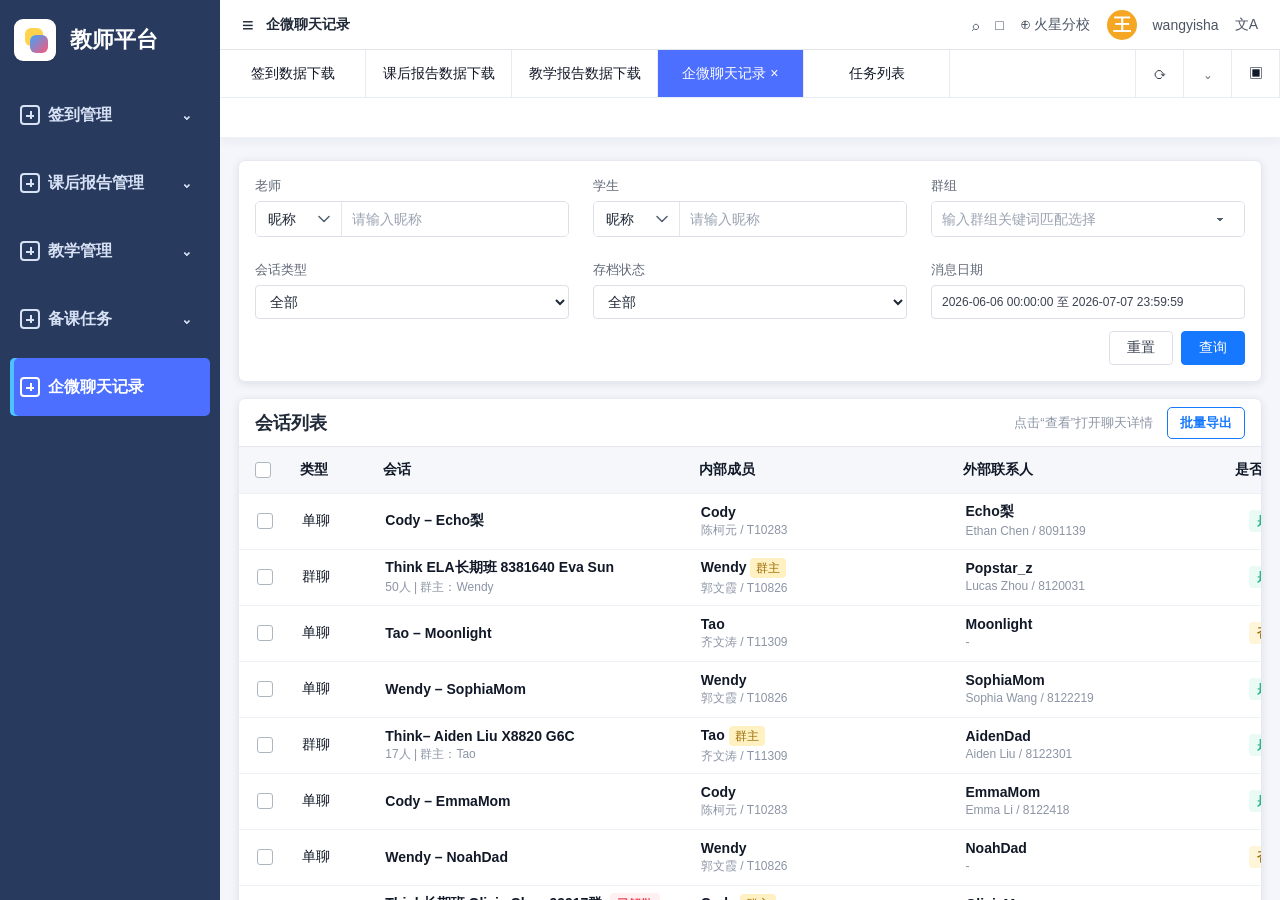
==== outputs/v2.html @ 6d1bd6bf "Refine v2 filters and single export" ====
<!doctype html>
<html lang="zh-CN">
<head>
  <!-- MEMBER_TIP_READ_STATUS_V3_20260709 -->
  <meta charset="utf-8">
  <meta name="viewport" content="width=device-width, initial-scale=1">
  <title>教师平台 - 企微聊天记录</title>
  <link rel="stylesheet" href="../assets/teacher-wecom-archive-core.css?v=20260709-fixed">
  <style>
    /* V2_MESSAGE_TYPES_20260720 */
    .chat-body .v2-bubble { max-width: 330px; overflow: hidden; }
    .chat-body .v2-bubble-media { padding: 0 !important; border: 0 !important; background: transparent !important; box-shadow: none !important; }
    .chat-body .msg.me.owner-message .bubble:not(.v2-bubble-media) { color: #1f2d3d; background: #e8f5ff; border-color: #b9ddf8; }
    .chat-body .owner-message .v2-file-card,
    .chat-body .owner-message .v2-link-card,
    .chat-body .owner-message .v2-forward-card { color: #1f2d3d; background: #e8f5ff; border: 1px solid #b9ddf8; }
    .chat-body .owner-message .v2-file-name { color: #1f2d3d; }
    .chat-body .owner-message .v2-file-size,
    .chat-body .owner-message .v2-link-domain,
    .chat-body .owner-message .v2-forward-line,
    .chat-body .owner-message .v2-forward-foot { color: #60748a; }
    .v2-file-card { width: 296px; min-height: 86px; padding: 14px 16px; display: flex; align-items: center; justify-content: space-between; gap: 14px; border-radius: 6px; color: #f5f5f5; background: #292929; box-sizing: border-box; }
    .v2-file-copy { min-width: 0; flex: 1; }
    .v2-file-name { display: block; overflow: hidden; color: #f5f5f5; font-size: 15px; line-height: 22px; text-overflow: ellipsis; white-space: nowrap; }
    .v2-file-size { display: block; margin-top: 4px; color: #9b9b9b; font-size: 13px; }
    .v2-file-icon { width: 52px; height: 62px; position: relative; display: grid; place-items: center; flex: 0 0 auto; border-radius: 5px; color: white; background: #647093; font-size: 13px; font-weight: 700; }
    .v2-file-icon::after { content: ""; position: absolute; top: 0; right: 0; border-width: 0 0 13px 13px; border-style: solid; border-color: transparent transparent rgba(255,255,255,.3) transparent; }
    .v2-file-icon.pdf { background: #e6484f; font-size: 16px; }
    .v2-image-card { width: 330px; max-width: 75vw; display: block; overflow: hidden; border-radius: 5px; background: #202124; }
    .v2-image-card img { width: 100%; height: 190px; display: block; object-fit: cover; }
    .v2-image-caption { display: block; padding: 8px 10px; color: #d8d8d8; background: #292929; font-size: 12px; }
    .v2-voice-card { width: 276px; max-width: 72vw; border: 0; background: transparent; box-sizing: border-box; }
    .v2-voice-player { height: 46px; padding: 0 12px; display: flex; align-items: center; gap: 9px; border: 1px solid #b9ddf8; border-radius: 8px; color: #4a586a; background: #e8f5ff; box-sizing: border-box; }
    .v2-voice-play { width: 32px; height: 32px; padding: 0; display: grid; place-items: center; flex: 0 0 auto; border: 0; border-radius: 50%; color: #fff; background: #2f7de1; cursor: pointer; }
    .v2-voice-triangle { width: 0; height: 0; margin-left: 2px; border-top: 6px solid transparent; border-bottom: 6px solid transparent; border-left: 9px solid currentColor; }
    .v2-voice-dot { width: 11px; height: 11px; flex: 0 0 auto; border: 3px solid #3b83df; border-radius: 50%; box-sizing: border-box; }
    .v2-voice-line { height: 5px; min-width: 36px; flex: 1 1 auto; border-radius: 999px; background: #aac7eb; }
    .v2-voice-time { flex: 0 0 auto; font-size: 13px; white-space: nowrap; }
    .member:hover { transform: none; }
    .member-tip { max-height: calc(100vh - 32px); will-change: auto; }
    .filters.v2-search-filters { display: flex; align-items: flex-end; gap: 24px; padding: 16px; }
    .filter-fields { min-width: 0; display: grid; grid-template-columns: minmax(0, 1fr) minmax(0, 1fr) minmax(0, 1.25fr) minmax(92px, .55fr) minmax(96px, .55fr) minmax(260px, 1.5fr); gap: 24px; flex: 1 1 auto; }
    .filter-actions { display: flex; align-items: flex-end; gap: 8px; flex: 0 0 auto; }
    .filter-actions .btn { width: 64px; }
    .search-combo { display: grid; grid-template-columns: 86px minmax(0, 1fr); height: 36px; overflow: hidden; border: 1px solid #dcdfe6; border-radius: 5px; background: #fff; }
    .field .search-combo select,
    .field .search-combo input { height: 34px; border: 0; border-radius: 0; }
    .field .search-combo select { height: 34px; appearance: none; border: 0; border-right: 1px solid #e5e7eb; border-radius: 0; padding: 0 30px 0 12px; background: #fff url("data:image/svg+xml,%3Csvg xmlns='http://www.w3.org/2000/svg' width='12' height='8' viewBox='0 0 12 8'%3E%3Cpath d='M1 1.5 6 6.5l5-5' fill='none' stroke='%23526071' stroke-width='1.5' stroke-linecap='round' stroke-linejoin='round'/%3E%3C/svg%3E") no-repeat right 11px center; }
    .field .search-combo input { min-width: 0; }
    .group-picker { position: relative; }
    .group-picker-control { height: 36px; display: grid; grid-template-columns: minmax(0, 1fr) 38px; overflow: hidden; border: 1px solid #dcdfe6; border-radius: 5px; background: #fff; }
    .field .group-picker-input { width: 100%; height: 34px; min-width: 0; border: 0; border-radius: 0; }
    .group-picker-toggle { border: 0; background: #fff; color: #526071; font-size: 16px; cursor: pointer; }
    .group-picker.open .group-picker-control { border-color: #1677ff; box-shadow: 0 0 0 1px #1677ff; }
    .group-options { display: none; position: absolute; left: 0; top: 46px; z-index: 45; width: min(430px, calc(100vw - 32px)); max-height: 250px; overflow: auto; padding: 10px 0; border-radius: 6px; background: #202124; box-shadow: 0 12px 28px rgba(15,23,42,.28); }
    .group-options::before { content: ""; position: absolute; left: 30px; top: -7px; width: 14px; height: 14px; background: #202124; transform: rotate(45deg); }
    .group-picker.open .group-options { display: block; }
    .group-option { width: 100%; min-height: 36px; padding: 7px 16px; display: block; border: 0; color: #f4f5f7; background: transparent; text-align: left; font-size: 14px; font-weight: 600; cursor: pointer; }
    .group-option:hover,
    .group-option:focus { background: #34363a; outline: 0; }
    .group-option.empty { color: #a8adb7; cursor: default; }
    .date-range-btn { font-size: 12px; }
    .conversation-state-tag { height: 22px; margin-left: 8px; padding: 0 7px; display: inline-flex; align-items: center; border-radius: 4px; vertical-align: middle; font-size: 12px; font-weight: 600; }
    .conversation-state-tag.dissolved { color: #f04455; background: #fff0f2; }
    .conversation-state-tag.exited { color: #737d8c; background: #eef1f5; }
    .chat-head .conversation-state-tag { margin-left: 10px; }
    .recalled-message { display: flex; align-items: flex-start; gap: 8px; }
    .recalled-message .bubble { float: none; }
    .msg.me .recalled-message { justify-content: flex-end; }
    .recalled-tag { height: 30px; padding: 0 9px; display: inline-flex; align-items: center; flex: 0 0 auto; border-radius: 6px; color: #7c8593; background: #f1f3f6; font-size: 12px; }
    .message-sent-time { margin-left: 8px; color: #9aa3b2; font-size: 12px; font-weight: 400; }
    .content { align-content: start; }
    .content .list-card { align-self: start; grid-template-rows: 48px auto; }
    .content .table-wrap { grid-template-rows: auto 48px; }
    .content .table-scroll { max-height: calc(100vh - 300px); }
    @media (max-width: 1280px) {
      .filters.v2-search-filters { align-items: stretch; flex-direction: column; gap: 12px; }
      .filter-fields { grid-template-columns: repeat(3, minmax(0, 1fr)); }
      .filter-actions { justify-content: flex-end; }
    }
    .v2-video-card { width: 330px; max-width: 75vw; height: 188px; position: relative; display: block; overflow: hidden; border-radius: 5px; background: #191919; }
    .v2-video-card img { width: 100%; height: 100%; display: block; object-fit: cover; }
    .v2-video-play { width: 54px; height: 54px; position: absolute; left: 50%; top: 50%; display: grid; place-items: center; border: 2px solid white; border-radius: 50%; color: white; background: rgba(0,0,0,.28); font-size: 24px; transform: translate(-50%,-50%); }
    .v2-video-time { position: absolute; right: 9px; bottom: 7px; color: white; font-size: 12px; text-shadow: 0 1px 3px #000; }
    .v2-emoji-card { min-width: 98px; min-height: 98px; display: grid; place-items: center; border-radius: 6px; background: transparent; font-size: 68px; line-height: 1; }
    .v2-link-card { width: 308px; padding: 13px 15px; display: block; border-radius: 6px; color: #172b4d; background: #20bf6b; box-sizing: border-box; text-decoration: none; }
    .msg:not(.me) .v2-link-card { color: #f5f5f5; background: #292929; }
    .v2-link-url { display: block; overflow-wrap: anywhere; font-size: 15px; line-height: 21px; }
    .v2-link-domain { display: block; margin-top: 8px; color: rgba(255,255,255,.72); font-size: 12px; }
    .v2-forward-card { width: 308px; padding: 13px 15px; border-radius: 6px; color: #f4f4f4; background: #292929; box-sizing: border-box; }
    .v2-forward-title { margin-bottom: 6px; overflow: hidden; font-size: 15px; font-weight: 600; text-overflow: ellipsis; white-space: nowrap; }
    .v2-forward-line { overflow: hidden; color: #a8a8a8; font-size: 13px; line-height: 20px; text-overflow: ellipsis; white-space: nowrap; }
    .v2-forward-foot { margin-top: 9px; color: #8a8a8a; font-size: 12px; }
    @media (max-width: 760px) {
      .v2-file-card, .v2-link-card, .v2-forward-card { width: min(276px, 72vw); }
      .v2-image-card, .v2-video-card { width: min(290px, 75vw); }
      .v2-voice-card { width: min(264px, 72vw); }
      .v2-image-card img { height: 164px; }
      .v2-video-card { height: 164px; }
    }
  </style>
</head>
<body>
  <div class="app">
    <aside class="sidebar">
      <div class="brand"><span class="logo"></span><span>教师平台</span></div>
      <nav class="nav">
        <button class="nav-item"><span class="plus"></span><span>签到管理</span><span>⌄</span></button>
        <button class="nav-item"><span class="plus"></span><span>课后报告管理</span><span>⌄</span></button>
        <button class="nav-item"><span class="plus"></span><span>教学管理</span><span>⌄</span></button>
        <button class="nav-item"><span class="plus"></span><span>备课任务</span><span>⌄</span></button>
        <button class="nav-item active"><span class="plus"></span><span>企微聊天记录</span><span></span></button>
      </nav>
    </aside>

    <section class="main">
      <header class="topbar">
        <div class="crumb"><span class="hamburger">≡</span><span>企微聊天记录</span></div>
        <div class="account">
          <span>⌕</span><span>□</span><span>⊕ 火星分校</span><span class="avatar-small">王</span><span>wangyisha</span><span>文A</span>
        </div>
      </header>

      <div class="tabs-wrap">
        <div class="tabs">
          <div class="tab">签到数据下载</div>
          <div class="tab">课后报告数据下载</div>
          <div class="tab">教学报告数据下载</div>
          <div class="tab active">企微聊天记录 ×</div>
          <div class="tab">任务列表</div>
          <div style="margin-left:auto;display:flex;border-left:1px solid #e8ebf1">
            <div class="tab" style="min-width:48px">⟳</div>
            <div class="tab" style="min-width:48px">⌄</div>
            <div class="tab" style="min-width:48px">▣</div>
          </div>
        </div>
      </div>

      <main class="workspace">
        <div>
          <section class="card filters v2-search-filters">
            <div class="filter-fields">
              <div class="field"><label>老师</label><div class="search-combo"><select id="teacherSearchType"><option value="nickname">昵称</option><option value="name">姓名</option><option value="employeeNo">工号</option></select><input id="teacherKeyword" placeholder="请输入昵称"></div></div>
              <div class="field"><label>学生</label><div class="search-combo"><select id="studentSearchType"><option value="nickname">昵称</option><option value="name">姓名</option><option value="uid">UID</option></select><input id="studentKeyword" placeholder="请输入昵称"></div></div>
              <div class="field"><label>群组</label><div class="group-picker" id="groupPicker"><div class="group-picker-control"><input class="group-picker-input" id="groupKeyword" placeholder="输入群组关键词匹配选择" autocomplete="off" role="combobox" aria-expanded="false" aria-controls="groupOptions"><button class="group-picker-toggle" id="groupPickerToggle" type="button" aria-label="展开群组列表">▾</button></div><div class="group-options" id="groupOptions" role="listbox"></div></div></div>
              <div class="field"><label>会话类型</label><select id="typeFilter"><option>全部</option><option>单聊</option><option>群聊</option></select></div>
              <div class="field"><label>存档状态</label><select id="archiveFilter"><option value="全部">全部</option><option value="同意">同意</option><option value="拒绝">拒绝</option><option value="-">-</option></select></div>
              <div class="field"><label>消息日期</label><button class="btn date-range-btn" id="dateBtn" type="button" onclick="openDateDrawer()" style="width:100%">2026-06-06 00:00:00 至 2026-07-07 23:59:59</button></div>
            </div>
            <div class="filter-actions"><button class="btn" id="resetBtn">重置</button><button class="btn primary" id="queryBtn">查询</button></div>
          </section>
        </div>

        <section class="content" id="content">
          <section class="card list-card">
            <header class="list-head">
              <span>会话列表</span>
              <span class="list-actions"><span>点击“查看”打开聊天详情</span><button class="outline" id="batchBtn">批量导出</button></span>
            </header>
            <div class="table-wrap">
              <div class="table-scroll">
                <table>
                  <thead>
                    <tr>
                      <th style="width:48px"><input class="check" id="selectAll" type="checkbox" aria-label="全选"></th>
                      <th style="width:82px">类型</th>
                      <th id="convTh" style="width:310px">会话</th>
                      <th style="width:260px">内部成员</th>
                      <th style="width:250px">外部联系人</th>
                      <th style="width:112px">是否在读</th>
                      <th style="width:122px">存档状态</th>
                      <th style="width:154px">最后消息</th>
                      <th style="width:116px">操作</th>
                    </tr>
                  </thead>
                  <tbody id="rows"></tbody>
                </table>
              </div>
              <div class="pager">
                <button class="page disabled">上一页</button>
                <button class="page active">1</button>
                <button class="page">2</button>
                <button class="page">3</button>
                <button class="page">下一页</button>
              </div>
            </div>
          </section>
        </section>
      </main>
    </section>
  </div>

  <div class="detail-mask" id="detailMask">
    <div class="detail-drawer">
      <section class="card chat-card">
        <header class="chat-head" id="chatTitle">Cody – Echo梨</header>
        <div class="chat-body" id="chatBody"></div>
      </section>

      <aside class="card members-card">
        <header class="members-head">
          <span id="membersTitle">群成员（2）</span>
          <span class="member-tools">
            <button class="search-square" id="memberSearch" type="button">⌕</button>
          </span>
        </header>
        <div class="member-search-row">
          <input class="member-search-input" id="memberSearchInput" placeholder="搜索群成员">
          <button class="cancel-search" id="cancelMemberSearch" type="button">取消</button>
        </div>
        <div class="member-list" id="memberList"></div>
      </aside>
    </div>
  </div>

  <div class="member-tip" id="memberTip">
    <div class="tip-teacher" id="tipTeacher"></div>
    <div class="tip-student" id="tipStudent"></div>
  </div>

  <div class="mask" id="modalMask">
    <div class="modal">
      <div class="modal-head"><span id="modalTitle">批量导出</span><button class="link" id="closeModal">×</button></div>
      <div class="modal-body" id="modalBody">已选择当前筛选条件下的会话记录，确认后将生成导出任务。</div>
      <div class="modal-foot"><button class="btn" id="cancelModal">取消</button><button class="btn primary" id="confirmModal">确定</button></div>
    </div>
  </div>
  <div class="drawer-mask" id="dateDrawer">
    <aside class="drawer time-open" id="datePanel">
      <div class="drawer-head">
        <span class="range-start" id="rangeStartText">2026-06-06</span>
        <span class="range-sep">~</span>
        <span class="range-end" id="rangeEndText">2026-07-07</span>
      </div>
      <div class="drawer-time-row">
        <label class="time-field">开始时间 <input id="startTimeInput" type="text" inputmode="numeric" maxlength="8" placeholder="00:00:00" value="00:00:00"></label>
        <span class="range-sep">~</span>
        <label class="time-field">结束时间 <input id="endTimeInput" type="text" inputmode="numeric" maxlength="8" placeholder="23:59:59" value="23:59:59"></label>
      </div>
      <div class="drawer-body">
        <div class="calendar" data-month="2026-06">
          <div class="calendar-title"><button type="button">‹</button><span>2026年 6月</span><button type="button"></button></div>
          <div class="week"><span>一</span><span>二</span><span>三</span><span>四</span><span>五</span><span>六</span><span>日</span></div>
          <div class="days">
            <span class="day muted">25</span><span class="day muted">26</span><span class="day muted">27</span><span class="day muted">28</span><span class="day muted">29</span><span class="day muted">30</span><span class="day muted">31</span>
            <span class="day">1</span><span class="day">2</span><span class="day">3</span><span class="day">4</span><span class="day">5</span><span class="day selected">6</span><span class="day range">7</span>
            <span class="day range">8</span><span class="day range">9</span><span class="day range">10</span><span class="day range">11</span><span class="day range">12</span><span class="day range">13</span><span class="day range">14</span>
            <span class="day range">15</span><span class="day range">16</span><span class="day range">17</span><span class="day range">18</span><span class="day range">19</span><span class="day range">20</span><span class="day range">21</span>
            <span class="day range">22</span><span class="day range">23</span><span class="day range">24</span><span class="day range">25</span><span class="day range">26</span><span class="day range">27</span><span class="day range">28</span>
            <span class="day range">29</span><span class="day range">30</span><span class="day muted">1</span><span class="day muted">2</span><span class="day muted">3</span><span class="day muted">4</span><span class="day muted">5</span>
          </div>
        </div>
        <div class="calendar" data-month="2026-07">
          <div class="calendar-title"><button type="button"></button><span>2026年 7月</span><button type="button">›</button></div>
          <div class="week"><span>一</span><span>二</span><span>三</span><span>四</span><span>五</span><span>六</span><span>日</span></div>
          <div class="days">
            <span class="day range">29</span><span class="day range">30</span><span class="day range">1</span><span class="day range">2</span><span class="day range">3</span><span class="day range">4</span><span class="day range">5</span>
            <span class="day range">6</span><span class="day selected">7</span><span class="day">8</span><span class="day">9</span><span class="day">10</span><span class="day">11</span><span class="day">12</span>
            <span class="day">13</span><span class="day">14</span><span class="day">15</span><span class="day">16</span><span class="day">17</span><span class="day">18</span><span class="day">19</span>
            <span class="day">20</span><span class="day">21</span><span class="day">22</span><span class="day">23</span><span class="day">24</span><span class="day">25</span><span class="day">26</span>
            <span class="day">27</span><span class="day">28</span><span class="day">29</span><span class="day">30</span><span class="day">31</span><span class="day muted">1</span><span class="day muted">2</span>
            <span class="day muted">3</span><span class="day muted">4</span><span class="day muted">5</span><span class="day muted">6</span><span class="day muted">7</span><span class="day muted">8</span><span class="day muted">9</span>
          </div>
        </div>
      </div>
      <div class="drawer-foot"><button class="link" id="chooseTime" type="button">收起时间</button><button class="btn primary" id="applyDrawer">确定</button></div>
    </aside>
  </div>
  <div class="toast" id="toast">操作成功</div>

  <script>
    const conversations = [
      { id: 1, type: "单聊", title: "Cody – Echo梨", teacher: "Cody", real: "陈柯元", no: "T10283", contact: "Echo梨", ext: "Ethan Chen / 8091139", read: "是", archive: "同意", historicalConsent: true, exception: "", last: "2026-06-21 17:28", pastLast: "2026-06-20 22:18", messagesText: "Ethan 数学 课后练习 应用题 课堂错题照片", historicalMembers: "Echo梨 Ethan Chen", members: 2, activeTitle: "Echo梨/Ethan Chen/8091139" },
      { id: 2, type: "群聊", title: "Think ELA长期班 8381640 Eva Sun", sub: "50人 | 群主：Wendy", teacher: "Wendy", real: "郭文霞", no: "T10826", owner: true, contact: "Popstar_z", ext: "Lucas Zhou / 8120031", read: "是", archive: "同意", historicalConsent: true, exception: "群主转移", last: "2026-06-21 17:11", pastLast: "2026-06-20 16:44", messagesText: "Lucas 应用题 G5 暑期冲刺 Mina AquaMom Lucas Mom Lucas Dad", historicalMembers: "Popstar_z Lucas Mom Lucas Dad AquaMom Eva Sun", members: 50, activeTitle: "Think ELA长期班 8381640 Eva Sun" },
      { id: 3, type: "单聊", title: "Tao – Moonlight", teacher: "Tao", real: "齐文涛", no: "T11309", contact: "Moonlight", ext: "-", read: "否", archive: "同意", historicalConsent: true, exception: "", last: "2026-06-21 16:52", pastLast: "2026-06-20 09:31", messagesText: "Moonlight 练习 反馈", historicalMembers: "Moonlight", members: 2, activeTitle: "Moonlight" },
      { id: 4, type: "单聊", title: "Cody – JasonDad", teacher: "Cody", real: "陈柯元", no: "T10283", contact: "JasonDad", ext: "-", read: "否", archive: "拒绝", historicalConsent: true, exception: "被移除", last: "2026-06-20 11:20", pastLast: "2026-06-19 20:12", messagesText: "JasonDad 历史同意 后来拒绝 仍可查看", historicalMembers: "JasonDad Jason", members: 2, activeTitle: "JasonDad" },
      { id: 5, type: "单聊", title: "Wendy – SophiaMom", teacher: "Wendy", real: "郭文霞", no: "T10826", contact: "SophiaMom", ext: "Sophia Wang / 8122219", read: "是", archive: "同意", historicalConsent: true, exception: "", last: "2026-06-21 15:42", pastLast: "2026-06-20 12:42", messagesText: "Sophia Wang 课后报告", historicalMembers: "SophiaMom Sophia Wang", members: 2, activeTitle: "SophiaMom" },
      { id: 6, type: "群聊", title: "Think– Aiden Liu X8820 G6C", sub: "17人 | 群主：Tao", teacher: "Tao", real: "齐文涛", no: "T11309", owner: true, contact: "AidenDad", ext: "Aiden Liu / 8122301", read: "是", archive: "同意", historicalConsent: true, exception: "退群", last: "2026-06-21 14:28", pastLast: "2026-06-20 18:18", messagesText: "Aiden Liu 退群 前历史消息", historicalMembers: "AidenDad Aiden Liu AidenMom", members: 17, chatStatus: "已退群", activeTitle: "Think– Aiden Liu X8820 G6C" },
      { id: 7, type: "单聊", title: "Cody – EmmaMom", teacher: "Cody", real: "陈柯元", no: "T10283", contact: "EmmaMom", ext: "Emma Li / 8122418", read: "是", archive: "同意", historicalConsent: true, exception: "", last: "2026-06-21 13:09", pastLast: "2026-06-20 10:05", messagesText: "Emma Li 作业", historicalMembers: "EmmaMom Emma Li", members: 2, activeTitle: "EmmaMom" },
      { id: 8, type: "单聊", title: "Wendy – NoahDad", teacher: "Wendy", real: "郭文霞", no: "T10826", contact: "NoahDad", ext: "-", read: "否", archive: "-", historicalConsent: false, exception: "", last: "2026-06-20 19:44", pastLast: "2026-06-20 19:44", messagesText: "NoahDad 内部未开通 未询问", historicalMembers: "NoahDad", members: 2, activeTitle: "NoahDad" },
      { id: 9, type: "群聊", title: "Think长期班 Olivia Chen 99917群", sub: "32人 | 群主：Cody", teacher: "Cody", real: "陈柯元", no: "T10283", owner: true, contact: "OliviaMom", ext: "Olivia Chen / 8122609", read: "是", archive: "同意", historicalConsent: true, exception: "群解散", last: "2026-06-20 18:26", pastLast: "2026-06-20 18:26", messagesText: "Olivia Chen 群解散 历史聊天", historicalMembers: "OliviaMom Olivia Chen", members: 32, dissolved: true, activeTitle: "Think长期班 Olivia Chen 99917群" },
      { id: 10, type: "单聊", title: "Cody – Echo梨", teacher: "Cody", real: "陈柯元", no: "T10283", contact: "Echo梨", ext: "Ethan Chen / 8091149", read: "是", archive: "同意", historicalConsent: true, exception: "", last: "2026-06-19 17:20", pastLast: "2026-06-19 17:20", messagesText: "Echo梨 Ethan 历史数据", historicalMembers: "Echo梨 Ethan Chen", members: 2, activeTitle: "Echo梨" }
    ];

    const singleMessages = [
      { side: "other", avatar: "E", sender: "Echo梨（Ethan Chen/8091139）", kind: "text", text: "老师您好，Ethan 最近数学课有点跟不上，想问下课后怎么补？" },
      { side: "me", avatar: "陈", sender: "Cody（陈柯元/T10283）", kind: "text", text: "收到，我看了他最近两次练习，主要是应用题读题慢。我今晚发一份针对性练习。" },
      { side: "me", avatar: "陈", sender: "Cody（陈柯元/T10283）", kind: "file", name: "课后练习-Ethan.pdf", size: "182KB", fileType: "PDF" },
      { side: "me", avatar: "陈", sender: "Cody（陈柯元/T10283）", kind: "file", name: "错题整理说明.txt", size: "7KB", fileType: "TXT" },
      { time: "17:12" },
      { side: "other", avatar: "E", sender: "Echo梨（Ethan Chen/8091139）", kind: "image", caption: "课堂错题照片", src: "[data-uri]" },
      { side: "me", avatar: "陈", sender: "Cody（陈柯元/T10283）", kind: "voice", duration: "16" },
      { side: "other", avatar: "E", sender: "Echo梨（Ethan Chen/8091139）", kind: "video", duration: "0:24", src: "[data-uri]" },
      { side: "other", avatar: "E", sender: "Echo梨（Ethan Chen/8091139）", kind: "emoji", emoji: "👍" },
      { side: "me", avatar: "陈", sender: "Cody（陈柯元/T10283）", kind: "link", url: "https://www.thinkacademy.com", label: "Think Academy 课后练习资料" },
      { side: "other", avatar: "E", sender: "Echo梨（Ethan Chen/8091139）", kind: "forward", title: "Ethan 学习沟通群的聊天记录", lines: ["Ethan：这道题我还是不太明白", "Echo梨：老师能再讲一下吗？", "Cody：可以，我录一段讲解发过来。"] },
      { side: "me", avatar: "陈", sender: "Cody（陈柯元/T10283）", kind: "text", text: "可以的，这个家庭组下两个孩子都适合做前两页。" }
    ];

    const groupMessages = [
      { side: "other", avatar: "P", sender: "Popstar_z（Lucas Zhou/8120031）", kind: "text", text: "老师您好，Lucas 最近应用题错得比较多，想问下怎么补？" },
      { side: "other", avatar: "P", sender: "Popstar_z（Lucas Zhou/8120031）", kind: "text", text: "老师，我刚才发的答案版本不对，请忽略上一条。", recalled: true, sentAt: "17:02" },
      { side: "me", avatar: "郭", sender: "Wendy（郭文霞/T10826）", role: "群主", kind: "text", text: "收到，我今晚把针对练习发到群里。" },
      { side: "me", avatar: "郭", sender: "Wendy（郭文霞/T10826）", role: "群主", kind: "file", name: "G5-暑期冲刺练习.pdf", size: "237.48KB", fileType: "PDF" },
      { side: "other", avatar: "P", sender: "Popstar_z（Lucas Zhou/8120031）", kind: "image", caption: "应用题错题截图", src: "[data-uri]" },
      { side: "other", avatar: "L", sender: "Lucas Mom（Lucas Zhou/8120031）", kind: "emoji", emoji: "👌" },
      { time: "17:08" },
      { side: "me", avatar: "郭", sender: "Wendy（郭文霞/T10826）", role: "群主", kind: "voice", duration: "05" },
      { side: "other", avatar: "助", sender: "Mina（助教 Mina/T20419）", role: "内部", kind: "video", duration: "0:18", src: "[data-uri]" },
      { side: "me", avatar: "郭", sender: "Wendy（郭文霞/T10826）", role: "群主", kind: "link", url: "https://www.thinkacademy.com", label: "暑期冲刺练习说明" },
      { side: "other", avatar: "助", sender: "Mina（助教 Mina/T20419）", role: "内部", kind: "forward", title: "教研组的聊天记录", lines: ["Mina：已补充一份错题整理", "Wendy：晚点同步到群里", "Mina：好的，已经整理完成。"] },
      { side: "other", avatar: "助", sender: "Mina（助教 Mina/T20419）", role: "内部", kind: "text", text: "我同步记录到课后跟进表。" }
    ];

    const extraGroupStudents = [
      ["冬天", "Dong Tian", "S1007812", "冬", "dong dongtian winter"],
      ["LeoMom", "Leo Zhang", "8120111", "L", "leo zhang"],
      ["GraceDad", "Grace Liu", "8120112", "G", "grace liu"],
      ["AriaMom", "Aria Chen", "8120113", "A", "aria chen"],
      ["BenDad", "Ben Wang", "8120114", "B", "ben wang"],
      ["ChloeMom", "Chloe Sun", "8120115", "C", "chloe sun"],
      ["DylanDad", "Dylan Zhao", "8120116", "D", "dylan zhao"],
      ["EllaMom", "Ella Xu", "8120117", "E", "ella xu"],
      ["FelixDad", "Felix Gu", "8120118", "F", "felix gu"],
      ["HannahMom", "Hannah Qian", "8120119", "H", "hannah qian"],
      ["IanDad", "Ian Tang", "8120120", "I", "ian tang"],
      ["JuneMom", "June Li", "8120121", "J", "june li"],
      ["KimiDad", "Kimi Huang", "8120122", "K", "kimi huang"],
      ["LunaMom", "Luna Wu", "8120123", "L", "luna wu"],
      ["MasonDad", "Mason He", "8120124", "M", "mason he"],
      ["NinaMom", "Nina Fan", "8120125", "N", "nina fan"],
      ["OscarDad", "Oscar Lin", "8120126", "O", "oscar lin"],
      ["PennyMom", "Penny Jiang", "8120127", "P", "penny jiang"],
      ["QuinnDad", "Quinn Luo", "8120128", "Q", "quinn luo"],
      ["RubyMom", "Ruby Song", "8120129", "R", "ruby song"],
      ["SeanDad", "Sean Yu", "8120130", "S", "sean yu"],
      ["TinaMom", "Tina Zhou", "8120131", "T", "tina zhou"],
      ["UnaMom", "Una Xie", "8120132", "U", "una xie"],
      ["VictorDad", "Victor Ma", "8120133", "V", "victor ma"],
      ["WillMom", "Will Fang", "8120134", "W", "will fang"],
      ["XavierDad", "Xavier Shen", "8120135", "X", "xavier shen"],
      ["YoyoMom", "Yoyo Du", "8120136", "Y", "yoyo du"],
      ["ZoeDad", "Zoe Han", "8120137", "Z", "zoe han"],
      ["AprilMom", "April Ren", "8120138", "A", "april ren"],
      ["BlairDad", "Blair Peng", "8120139", "B", "blair peng"],
      ["CeliaMom", "Celia Ye", "8120140", "C", "celia ye"],
      ["DoraMom", "Dora Pan", "8120141", "D", "dora pan"],
      ["EricDad", "Eric Gao", "8120142", "E", "eric gao"],
      ["FionaMom", "Fiona Lu", "8120143", "F", "fiona lu"],
      ["GavinDad", "Gavin Cao", "8120144", "G", "gavin cao"],
      ["HelenMom", "Helen Mo", "8120145", "H", "helen mo"],
      ["IvyMom", "Ivy Bai", "8120146", "I", "ivy bai"],
      ["JackDad", "Jack Ding", "8120147", "J", "jack ding"],
      ["KellyMom", "Kelly Wei", "8120148", "K", "kelly wei"]
    ];

    const rows = document.getElementById("rows");
    const content = document.getElementById("content");
    const chatTitle = document.getElementById("chatTitle");
    const chatBody = document.getElementById("chatBody");
    const membersTitle = document.getElementById("membersTitle");
    const memberList = document.getElementById("memberList");
    const detailMask = document.getElementById("detailMask");
    const memberSearchInput = document.getElementById("memberSearchInput");
    const memberTip = document.getElementById("memberTip");
    const toast = document.getElementById("toast");
    let activeId = null;
    let dateMode = "current";
    let currentList = conversations;
    const selectedIds = new Set();
    let activeMembers = [];
    let activeMemberTotal = 0;
    let memberScrollTimer = null;
    let suppressMemberTip = false;
    let selectedStartDate = "2026-06-06";
    let selectedEndDate = "2026-07-07";
    let pickingDateSide = "start";

    function normalizeSearch(value) {
      return String(value || "").toLowerCase().replace(/\s+/g, "");
    }

    function fuzzyMatch(text, keyword) {
      const target = normalizeSearch(text);
      const query = normalizeSearch(keyword);
      if (!query) return true;
      if (target.includes(query)) return true;
      let index = 0;
      for (const char of target) {
        if (char === query[index]) index += 1;
        if (index === query.length) return true;
      }
      return false;
    }

    function dateValue(date) {
      return Number(String(date).replace(/-/g, ""));
    }

    function formatDate(month, day) {
      return `${month}-${String(day).padStart(2, "0")}`;
    }

    function formatDateRangeLabel(start, end, startTime = "00:00:00", endTime = "23:59:59") {
      return `${start} ${startTime} 至 ${end} ${endTime}`;
    }

    function formatExternalInfo(value) {
      const text = String(value || "").trim();
      if (!text || text === "-" || text === "–" || text.includes("\u672a\u77e5")) return "-";
      return text.replace(/\s+\/\s+/g, " / ");
    }

    function normalizeTimeInput(input) {
      const raw = input.value.trim();
      const digits = raw.replace(/\D/g, "");
      let value = raw;
      if (/^\d{1,6}$/.test(digits) && raw === digits) {
        if (digits.length <= 2) value = `${digits}:00:00`;
        else if (digits.length === 3) value = `0${digits[0]}:${digits.slice(1)}:00`;
        else if (digits.length === 4) value = `${digits.slice(0, 2)}:${digits.slice(2)}:00`;
        else if (digits.length === 5) value = `0${digits[0]}:${digits.slice(1, 3)}:${digits.slice(3)}`;
        else value = `${digits.slice(0, 2)}:${digits.slice(2, 4)}:${digits.slice(4)}`;
      }
      const match = value.match(/^(\d{1,2}):(\d{1,2})(?::(\d{1,2}))?$/);
      if (!match) {
        input.classList.add("invalid");
        return "";
      }
      const hour = Number(match[1]);
      const minute = Number(match[2]);
      const second = Number(match[3] || 0);
      if (hour > 23 || minute > 59 || second > 59) {
        input.classList.add("invalid");
        return "";
      }
      const normalized = [hour, minute, second].map(part => String(part).padStart(2, "0")).join(":");
      input.value = normalized;
      input.classList.remove("invalid");
      return normalized;
    }

    function archiveClass(value) {
      if (value === "拒绝") return "red";
      if (value === "-") return "gray";
      return "green";
    }

    function canView(item) {
      if (item.archive === "拒绝") return false;
      return item.archive === "-" || item.historicalConsent || (item.type === "群聊" && item.archive === "同意");
    }

    function getLastMessageTime(item) {
      return dateMode === "past" ? item.pastLast : item.last;
    }

    function sortByLatestMessage(list) {
      return [...list].sort((a, b) => getLastMessageTime(b).localeCompare(getLastMessageTime(a)));
    }

    function renderOps(item) {
      if (!canView(item)) {
        return `<span class="ops"><span class="muted-action" aria-disabled="true">查看</span><span class="muted-action" aria-disabled="true">导出</span></span>`;
      }
      return `<span class="ops"><button class="link" onclick="openDetail(${item.id})">查看</button><button class="link" onclick="openSingleExport(${item.id})">导出</button></span>`;
    }

    function getGroupSearchMembers(item) {
      if (item.type !== "群聊") return [];
      if (item.id === 6) {
        return [
          { name: "AidenDad", sub: "Aiden Liu / 8122301", keywords: "aidendad Aiden Liu 8122301" },
          { name: "AidenMom", sub: "Aiden Liu / 8122302", keywords: "aidenmom Aiden Liu 8122302" },
          { name: "AidenGrandma", sub: "Aiden Liu / 8122303", keywords: "aidengrandma Aiden Liu 8122303" }
        ].slice(0, item.members);
      }
      if (item.id === 9) {
        return [
          { name: "OliviaMom", sub: "Olivia Chen / 8122609", keywords: "oliviamom Olivia Chen 8122609" },
          { name: "OliviaDad", sub: "Olivia Chen / 8122610", keywords: "oliviadad Olivia Chen 8122610" },
          { name: "OliviaAunt", sub: "Olivia Chen / 8122611", keywords: "oliviaaunt Olivia Chen 8122611" }
        ].slice(0, item.members);
      }
      const base = [
        { name: item.contact, sub: compactPersonInfo(item.ext), keywords: `${item.contact} ${item.ext}` },
        { name: "Lucas Mom", sub: "Lucas Zhou / 8120031", keywords: "lucas mom Lucas Zhou 8120031" },
        { name: "AquaMom", sub: "Aqua Li / 8120104", keywords: "aquamom Aqua Li 8120104" },
        { name: "MiaDad", sub: "Mia Chen / 8120105", keywords: "miadad Mia Chen 8120105" },
        { name: "NoahMom", sub: "Noah Wang / 8120106", keywords: "noahmom Noah Wang 8120106" },
        { name: "EthanDad", sub: "Ethan Chen / 8120107", keywords: "ethandad Ethan Chen 8120107" },
        { name: "OliviaMom", sub: "Olivia Chen / 8120108", keywords: "oliviamom Olivia Chen 8120108" },
        { name: "AidenDad", sub: "Aiden Liu / 8120109", keywords: "aidendad Aiden Liu 8120109" },
        { name: "SophiaMom", sub: "Sophia Wang / 8120110", keywords: "sophiamom Sophia Wang 8120110" },
        ...extraGroupStudents.map(([name, realName, uid, , keywords]) => ({ name, sub: `${realName} / ${uid}`, keywords: `${name} ${realName} ${uid} ${keywords}` }))
      ];
      return base.slice(0, item.members);
    }

    function findMatchedGroupMember(item, keyword) {
      const q = keyword.trim();
      if (!q || item.type !== "群聊") return null;
      return getGroupSearchMembers(item).find(member => {
        const text = `${member.name} ${member.sub} ${member.keywords}`;
        return normalizeSearch(text).includes(normalizeSearch(q)) || fuzzyMatch(text, q);
      }) || null;
    }

    function renderRows(list = conversations) {
      currentList = sortByLatestMessage(list);
      rows.innerHTML = currentList.map(item => {
        const displayContact = item.matchedMember ? item.matchedMember.name : item.contact;
        const displayExt = item.matchedMember ? item.matchedMember.sub : formatExternalInfo(item.ext);
        return `
          <tr class="${item.id === activeId ? "active" : ""}">
            <td><input class="check row-check" type="checkbox" data-id="${item.id}" ${selectedIds.has(item.id) ? "checked" : ""} ${canView(item) ? "" : "disabled"} aria-label="选择${item.title}"></td>
            <td>${item.type}</td>
            <td><div class="conversation">${item.title}${item.dissolved ? `<span class="conversation-state-tag dissolved">已解散</span>` : ""}</div>${item.sub ? `<div class="small">${item.sub}</div>` : ""}</td>
            <td><b>${item.teacher}</b>${item.owner ? `<span class="role-tag">群主</span>` : ""}<div class="small">${item.real} / ${item.no}</div></td>
            <td><b>${displayContact}</b><div class="small">${displayExt}</div></td>
            <td><span class="pill ${item.read === "是" ? "green" : "yellow"}">${item.read}</span></td>
            <td><span class="pill ${archiveClass(item.archive)}">${item.archive}</span></td>
            <td>${getLastMessageTime(item)}</td>
            <td>${renderOps(item)}</td>
          </tr>
        `;
      }).join("");
      syncSelectAll();
    }

    function escapeMessageHtml(value = "") {
      return String(value).replace(/[&<>"']/g, char => ({ "&": "&amp;", "<": "&lt;", ">": "&gt;", '"': "&quot;", "'": "&#39;" })[char]);
    }

    function renderMessagePayload(msg) {
      const kind = msg.kind || (msg.file ? "file" : "text");
      if (kind === "file") {
        const type = escapeMessageHtml(msg.fileType || "FILE");
        return `<div class="v2-file-card"><div class="v2-file-copy"><span class="v2-file-name">${escapeMessageHtml(msg.name || msg.file)}</span><span class="v2-file-size">${escapeMessageHtml(msg.size || "未知大小")}</span></div><span class="v2-file-icon ${type === "PDF" ? "pdf" : ""}">${type}</span></div>`;
      }
      if (kind === "image") {
        return `<div class="v2-image-card"><img src="${escapeMessageHtml(msg.src)}" alt="${escapeMessageHtml(msg.caption || "聊天图片")}" loading="lazy"><span class="v2-image-caption">${escapeMessageHtml(msg.caption || "图片")}</span></div>`;
      }
      if (kind === "voice") {
        const rawDuration = String(msg.duration || "5");
        const seconds = rawDuration.includes(":") ? rawDuration.split(":").pop() : rawDuration;
        const duration = `00:${String(seconds).padStart(2, "0")}`;
        return `<div class="v2-voice-card"><div class="v2-voice-player"><button class="v2-voice-play" type="button" aria-label="播放语音"><span class="v2-voice-triangle"></span></button><span class="v2-voice-dot"></span><span class="v2-voice-line"></span><span class="v2-voice-time">00:00/${escapeMessageHtml(duration)}</span></div></div>`;
      }
      if (kind === "video") {
        return `<div class="v2-video-card"><img src="${escapeMessageHtml(msg.src)}" alt="视频预览" loading="lazy"><span class="v2-video-play">▶</span><span class="v2-video-time">${escapeMessageHtml(msg.duration || "0:04")}</span></div>`;
      }
      if (kind === "emoji") {
        return `<div class="v2-emoji-card" aria-label="表情">${escapeMessageHtml(msg.emoji || "😊")}</div>`;
      }
      if (kind === "link") {
        return `<a class="v2-link-card" href="${escapeMessageHtml(msg.url)}" target="_blank" rel="noopener noreferrer"><span class="v2-link-url">${escapeMessageHtml(msg.label || msg.url)}</span><span class="v2-link-domain">${escapeMessageHtml(msg.url)}</span></a>`;
      }
      if (kind === "forward") {
        const lines = (msg.lines || []).slice(0, 3).map(line => `<div class="v2-forward-line">${escapeMessageHtml(line)}</div>`).join("");
        return `<div class="v2-forward-card"><div class="v2-forward-title">${escapeMessageHtml(msg.title || "转发的聊天记录")}</div>${lines}<div class="v2-forward-foot">聊天记录</div></div>`;
      }
      return escapeMessageHtml(msg.text || "");
    }

    function renderMessages(messages) {
      chatBody.innerHTML = `<div class="time">2026-06-21 16:58</div>` + messages.map(msg => {
        if (msg.time) return `<div class="time">${msg.time}</div>`;
        const kind = msg.kind || (msg.file ? "file" : "text");
        const bubble = renderMessagePayload(msg);
        const role = msg.role ? `<span class="role-tag ${msg.role === "内部" ? "blue" : ""}">${msg.role}</span>` : "";
        const sentTime = msg.sentAt ? `<span class="message-sent-time">${escapeMessageHtml(msg.sentAt)}</span>` : "";
        const bubbleClass = ["file", "image", "voice", "video", "emoji", "link", "forward"].includes(kind) ? " v2-bubble v2-bubble-media" : " v2-bubble";
        const content = msg.recalled ? `<div class="recalled-message"><span class="recalled-tag">已撤回</span><div class="bubble${bubbleClass}">${bubble}</div></div>` : `<div class="bubble${bubbleClass}">${bubble}</div>`;
        if (msg.side === "me") {
          return `<div class="msg me${msg.role === "群主" ? " owner-message" : ""}"><span></span><div class="bubble-wrap"><div class="sender">${msg.sender}${role}${sentTime}</div>${content}</div><div class="avatar">${msg.avatar}</div></div>`;
        }
        return `<div class="msg"><div class="avatar gray">${msg.avatar}</div><div class="bubble-wrap"><div class="sender">${msg.sender}${role}${sentTime}</div>${content}</div><span></span></div>`;
      }).join("");
    }

    function renderAttachment(value) {
      if (value.includes("语音")) {
        const duration = value.match(/\\d{2}:\\d{2}/)?.[0] || "00:05";
        return `<span class="file voice-card"><span class="voice-play">▶</span><span class="voice-dot"></span><span class="voice-line"></span><span>00:00/${duration}</span></span>`;
      }
      if (value.includes("表情")) {
        return `<span class="file emoji-card"><span>🐰</span><small>收到</small></span>`;
      }
      if (value.includes("图片")) {
        return `<span class="file image-card"><span class="image-preview"><small>Think Academy</small><b>Where Math Sparks<br>Lifelong Growth</b></span></span>`;
      }
      if (value.toLowerCase().includes("pdf")) {
        const name = value.replace(/📎/g, "").trim();
        return `<span class="file pdf-card"><span class="pdf-top">⌁ PDF</span><span class="pdf-body"><span class="pdf-name">${name}</span><span class="pdf-meta"><span>237.48KB</span><span class="pdf-actions">▣ ⬇</span></span></span></span>`;
      }
      return `<span class="file-chip">${value}</span>`;
    }

    function memberCard(member) {
      return `<div class="member" data-name="${member.name}" onmouseenter="showMemberTip('${member.name}', this)" onclick="showMemberTip('${member.name}', this)" onmouseleave="hideMemberTip()">
        <div class="avatar ${member.avatar.length === 1 && member.avatar !== "郭" && member.avatar !== "助" ? "gray" : ""}">${member.avatar}</div>
        <div><div class="member-name">${member.name} ${member.tags || ""}</div><div class="member-sub">${member.sub}</div></div>
      </div>`;
    }

    function makeMember(name, sub, avatar, tags = "", tip = {}) {
      const mainUid = tip.mainUid || "8120031";
      const mainName = tip.mainName || "Lucas Zhou";
      return {
        name,
        sub,
        avatar,
        tags,
        kind: tip.kind || "external",
        keywords: tip.keywords || "",
        archive: tip.archive || "同意",
        mainUid,
        mainName,
        accounts: tip.accounts || [{ type: "main", uid: mainUid, name: mainName, read: "是", bindAt: "2024-01-01" }],
        teacherNo: tip.teacherNo || tip.mainUid || "",
        teacherName: tip.teacherName || tip.mainName || ""
      };
    }

    function compactPersonInfo(value) {
      const formatted = formatExternalInfo(value);
      return formatted === "-" ? "-" : formatted.replace(/\s+\/\s+/g, "/");
    }

    function renderMemberCards(keyword = "") {
      const normalized = keyword.trim();
      const list = activeMembers.filter(member => {
        const text = `${member.name} ${member.sub} ${member.keywords}`;
        return fuzzyMatch(text, normalized);
      });
      membersTitle.textContent = `群成员（${activeMemberTotal || activeMembers.length}）`;
      memberList.innerHTML = list.length
        ? list.map(memberCard).join("")
        : `<div class="empty" style="padding:32px 12px;color:#8b95a5;text-align:center">暂无匹配成员</div>`;
    }

    function legacyMemberCard(name, sub, avatar, tags = "") {
      return `<div class="member" onmouseenter="showMemberTip('${name}', this)" onclick="showMemberTip('${name}', this)" onmouseleave="hideMemberTip()">
        <div class="avatar ${avatar.length === 1 && avatar !== "郭" && avatar !== "助" ? "gray" : ""}">${avatar}</div>
        <div><div class="member-name">${name} ${tags}</div><div class="member-sub">${sub}</div></div>
      </div>`;
    }

    function renderMembers(item) {
      activeMemberTotal = item.members;
      membersTitle.textContent = `群成员（${item.members}）`;
      if (item.type === "群聊") {
        const studentTag = `<span class="pill green">同意</span>`;
        const lucasFamilyAccounts = [
          { type: "main", uid: "8120031", name: "Lucas Zhou", read: "是", bindAt: "2023-09-01" },
          { type: "sub", uid: "8120032", name: "Lucas Mom", read: "是", bindAt: "2023-09-03" },
          { type: "sub", uid: "8120033", name: "Lucas Dad", read: "是", bindAt: "2023-09-05" },
          { type: "sub", uid: "8120034", name: "Lucas Grandma", read: "否", bindAt: "2023-10-12" },
          { type: "sub", uid: "8120035", name: "Lucas Grandpa", read: "是", bindAt: "2023-11-01" },
          { type: "sub", uid: "8120036", name: "Lucas Aunt", read: "-", bindAt: "2024-01-18" }
        ];
        const extraStudents = [
          ["冬天", "Dong Tian", "S1007812", "冬", "dong dongtian winter"],
          ["LeoMom", "Leo Zhang", "8120111", "L", "leo zhang"],
          ["GraceDad", "Grace Liu", "8120112", "G", "grace liu"],
          ["AriaMom", "Aria Chen", "8120113", "A", "aria chen"],
          ["BenDad", "Ben Wang", "8120114", "B", "ben wang"],
          ["ChloeMom", "Chloe Sun", "8120115", "C", "chloe sun"],
          ["DylanDad", "Dylan Zhao", "8120116", "D", "dylan zhao"],
          ["EllaMom", "Ella Xu", "8120117", "E", "ella xu"],
          ["FelixDad", "Felix Gu", "8120118", "F", "felix gu"],
          ["HannahMom", "Hannah Qian", "8120119", "H", "hannah qian"],
          ["IanDad", "Ian Tang", "8120120", "I", "ian tang"],
          ["JuneMom", "June Li", "8120121", "J", "june li"],
          ["KimiDad", "Kimi Huang", "8120122", "K", "kimi huang"],
          ["LunaMom", "Luna Wu", "8120123", "L", "luna wu"],
          ["MasonDad", "Mason He", "8120124", "M", "mason he"],
          ["NinaMom", "Nina Fan", "8120125", "N", "nina fan"],
          ["OscarDad", "Oscar Lin", "8120126", "O", "oscar lin"],
          ["PennyMom", "Penny Jiang", "8120127", "P", "penny jiang"],
          ["QuinnDad", "Quinn Luo", "8120128", "Q", "quinn luo"],
          ["RubyMom", "Ruby Song", "8120129", "R", "ruby song"],
          ["SeanDad", "Sean Yu", "8120130", "S", "sean yu"],
          ["TinaMom", "Tina Zhou", "8120131", "T", "tina zhou"],
          ["UnaMom", "Una Xie", "8120132", "U", "una xie"],
          ["VictorDad", "Victor Ma", "8120133", "V", "victor ma"],
          ["WillMom", "Will Fang", "8120134", "W", "will fang"],
          ["XavierDad", "Xavier Shen", "8120135", "X", "xavier shen"],
          ["YoyoMom", "Yoyo Du", "8120136", "Y", "yoyo du"],
          ["ZoeDad", "Zoe Han", "8120137", "Z", "zoe han"],
          ["AprilMom", "April Ren", "8120138", "A", "april ren"],
          ["BlairDad", "Blair Peng", "8120139", "B", "blair peng"],
          ["CeliaMom", "Celia Ye", "8120140", "C", "celia ye"],
          ["DoraMom", "Dora Pan", "8120141", "D", "dora pan"],
          ["EricDad", "Eric Gao", "8120142", "E", "eric gao"],
          ["FionaMom", "Fiona Lu", "8120143", "F", "fiona lu"],
          ["GavinDad", "Gavin Cao", "8120144", "G", "gavin cao"],
          ["HelenMom", "Helen Mo", "8120145", "H", "helen mo"],
          ["IvyMom", "Ivy Bai", "8120146", "I", "ivy bai"],
          ["JackDad", "Jack Ding", "8120147", "J", "jack ding"],
          ["KellyMom", "Kelly Wei", "8120148", "K", "kelly wei"]
        ];
        activeMembers = [
          makeMember("Wendy", "郭文霞/T10826", "郭", `<span class="role-tag">群主</span>`, { kind: "teacher", teacherName: "郭文霞", teacherNo: "T10826", keywords: "wendy 郭文霞 guowenxia T10826" }),
          makeMember("Mina", "助教 Mina/T20419", "助", `<span class="role-tag blue">内部</span>`, { kind: "teacher", teacherName: "助教 Mina", teacherNo: "T20419", keywords: "mina 助教 T20419" }),
          makeMember("Popstar_z", "Lucas Zhou/8120031", "P", studentTag, { accounts: lucasFamilyAccounts }),
          makeMember("Lucas Mom", "Lucas Zhou/8120031", "L", studentTag, { accounts: lucasFamilyAccounts }),
          makeMember("AquaMom", "Aqua Li/8120104", "A", studentTag, { mainUid: "8120104", mainName: "Aqua Li" }),
          makeMember("MiaDad", "Mia Chen/8120105", "M", studentTag, { mainUid: "8120105", mainName: "Mia Chen" }),
          makeMember("NoahMom", "Noah Wang/8120106", "N", studentTag, { mainUid: "8120106", mainName: "Noah Wang" }),
          makeMember("EthanDad", "Ethan Chen/8120107", "E", studentTag, { mainUid: "8120107", mainName: "Ethan Chen" }),
          makeMember("OliviaMom", "Olivia Chen/8120108", "O", studentTag, { mainUid: "8120108", mainName: "Olivia Chen" }),
          makeMember("AidenDad", "Aiden Liu/8120109", "A", studentTag, { mainUid: "8120109", mainName: "Aiden Liu" }),
          makeMember("SophiaMom", "Sophia Wang/8120110", "S", studentTag, { mainUid: "8120110", mainName: "Sophia Wang" }),
          ...extraStudents.map(([name, realName, uid, avatar, keywords]) => makeMember(name, `${realName}/${uid}`, avatar, studentTag, { mainUid: uid, mainName: realName, keywords }))
        ].slice(0, item.members);
      } else {
        const studentArchiveTag = `<span class="pill ${archiveClass(item.archive)}">${item.archive}</span>`;
        activeMembers = [
          makeMember("Cody", "陈柯元/T10283", "陈", "", { kind: "teacher", teacherName: "陈柯元", teacherNo: "T10283", keywords: "cody 陈柯元 T10283" }),
          makeMember(item.contact, compactPersonInfo(item.ext), item.contact.slice(0, 1), studentArchiveTag, { archive: item.archive })
        ];
      }
      memberSearchInput.value = "";
      document.querySelector(".members-card").classList.remove("searching");
      renderMemberCards();
    }

    function openDetail(id) {
      const item = conversations.find(row => row.id === id);
      if (!item || !canView(item)) return;
      activeId = id;
      chatTitle.textContent = item.title;
      if (item.chatStatus) {
        const statusTag = document.createElement("span");
        statusTag.className = "conversation-state-tag exited";
        statusTag.textContent = item.chatStatus;
        chatTitle.appendChild(statusTag);
      }
      renderRows();
      renderMessages(item.type === "群聊" ? groupMessages : singleMessages);
      renderMembers(item);
      detailMask.classList.add("show");
      memberTip.classList.remove("show");
    }

    function closeDetail() {
      detailMask.classList.remove("show");
      memberTip.classList.remove("show");
    }

    function showMemberTip(name, target) {
      if (suppressMemberTip) return;
      const member = activeMembers.find(item => item.name === name) || {};
      const teacherMode = member.kind === "teacher";
      memberTip.classList.toggle("teacher-mode", teacherMode);
      if (teacherMode) {
        document.getElementById("tipTeacher").innerHTML = `
          <div>企微昵称：<b>${member.name || name}</b></div>
          <div>姓名：<b>${member.teacherName || member.mainName || "-"}</b></div>
          <div>工号：<b>${member.teacherNo || member.mainUid || "-"}</b></div>
        `;
      } else {
        const accounts = [...(member.accounts || [])].sort((a, b) => {
          if (a.type !== b.type) return a.type === "main" ? -1 : 1;
          return String(a.bindAt || "").localeCompare(String(b.bindAt || ""));
        }).slice(0, 6);
        const accountRows = accounts.map((account, index) => `
          <div class="tip-account-row">
            <span class="tip-account-type">${account.type === "main" ? "主账号" : `子账号${index}`}</span>
            <div class="tip-account-info">
              <b>UID：${account.uid || "-"}</b>
              <span>姓名：${account.name || "-"}</span>
            </div>
            <span class="tip-yes">${account.read || "-"}</span>
          </div>
        `).join("");
        document.getElementById("tipStudent").innerHTML = `
          <div class="tip-student-head">
            <div>微信昵称：<b>${member.name || name}</b></div>
            <div>存档状态：<b>${member.archive || "-"}</b></div>
            <div>姓名：<b>${member.mainName || "-"}</b></div>
            <div>UID：<b>${member.mainUid || "-"}</b></div>
            <div>绑定学生账号</div>
          </div>
          <div class="tip-account-header"><span>账号类型</span><span>账号信息</span><span>是否在读</span></div>
          <div class="tip-account-list">${accountRows}</div>
        `;
      }
      memberTip.style.visibility = "hidden";
      memberTip.classList.add("show");
      if (target) {
        const rect = target.getBoundingClientRect();
        const tipRect = memberTip.getBoundingClientRect();
        const preferredLeft = rect.left - tipRect.width - 12;
        const left = Math.max(16, Math.min(window.innerWidth - tipRect.width - 16, preferredLeft));
        const top = Math.max(16, Math.min(window.innerHeight - tipRect.height - 16, rect.bottom + 10));
        memberTip.style.left = `${left}px`;
        memberTip.style.right = "auto";
        memberTip.style.top = `${top}px`;
      }
      memberTip.style.visibility = "";
    }

    function hideMemberTip() {
      memberTip.classList.remove("show");
    }

    document.addEventListener("click", event => {
      if (!event.target.closest(".member") && !event.target.closest(".member-tip")) memberTip.classList.remove("show");
    });

    memberList.addEventListener("scroll", () => {
      suppressMemberTip = true;
      memberTip.classList.remove("show");
      clearTimeout(memberScrollTimer);
      memberScrollTimer = setTimeout(() => {
        suppressMemberTip = false;
      }, 180);
    }, { passive: true });

    function showToast(text) {
      toast.textContent = text;
      toast.classList.add("show");
      setTimeout(() => toast.classList.remove("show"), 1500);
    }

    function openModal(title, body) {
      document.getElementById("modalTitle").textContent = title;
      document.getElementById("modalBody").textContent = body;
      document.getElementById("modalMask").classList.add("show");
    }

    function closeModal() {
      document.getElementById("modalMask").classList.remove("show");
    }

    function openDateDrawer() {
      updateDateDrawerSelection();
      document.getElementById("dateDrawer").classList.add("show");
    }

    function closeDateDrawer() {
      document.getElementById("dateDrawer").classList.remove("show");
    }

    window.openDateDrawer = openDateDrawer;
    window.closeDateDrawer = closeDateDrawer;

    function updateDateDrawerSelection() {
      document.getElementById("rangeStartText").textContent = selectedStartDate;
      document.getElementById("rangeEndText").textContent = selectedEndDate;
      document.querySelectorAll(".calendar .day").forEach(day => {
        day.classList.remove("selected", "range");
        if (day.classList.contains("muted")) return;
        const month = day.closest(".calendar")?.dataset.month;
        const current = formatDate(month, day.textContent.trim());
        const value = dateValue(current);
        const start = dateValue(selectedStartDate);
        const end = dateValue(selectedEndDate);
        if (current === selectedStartDate || current === selectedEndDate) day.classList.add("selected");
        else if (value > start && value < end) day.classList.add("range");
      });
    }

    function pickCalendarDate(day) {
      if (!day || day.classList.contains("muted")) return;
      const month = day.closest(".calendar")?.dataset.month;
      if (!month) return;
      const picked = formatDate(month, day.textContent.trim());
      const side = pickingDateSide === "start" || dateValue(picked) <= dateValue(selectedStartDate) ? "start" : "end";
      if (pickingDateSide === "start" || dateValue(picked) <= dateValue(selectedStartDate)) {
        selectedStartDate = picked;
        if (dateValue(selectedEndDate) < dateValue(selectedStartDate)) selectedEndDate = picked;
        pickingDateSide = "end";
      } else {
        selectedEndDate = picked;
        pickingDateSide = "start";
      }
      updateDateDrawerSelection();
      const targetInput = document.getElementById(side === "start" ? "startTimeInput" : "endTimeInput");
      targetInput.focus();
      targetInput.select();
    }

    let pendingExportIds = null;

    const exportDescription = "导出 Excel 将包含两个 Sheet：Sheet1 会话关系表（一行代表一个会话中的一个成员，含会话ID、成员类型、绑定账号、子账号列表、是否在读、存档状态）；Sheet2 消息流水表（按时间线逐条展示会话ID、发送人昵称、消息类型、内容、发送时间、是否撤回）。";

    function openSingleExport(id) {
      const item = conversations.find(row => row.id === id);
      if (!item || !canView(item)) return;
      pendingExportIds = new Set([id]);
      openModal("单个导出", `将导出“${item.title}”的聊天记录。${exportDescription}`);
    }

    function exportWorkbook(exportIds = null) {
      const exportList = exportIds
        ? conversations.filter(item => exportIds.has(item.id) && canView(item))
        : selectedIds.size
          ? currentList.filter(item => selectedIds.has(item.id) && canView(item))
          : currentList.filter(canView);
      if (!exportList.length) {
        showToast("无可导出的会话");
        return 0;
      }
      const relationRows = exportList.map(item => `
        <tr>
          <td>${item.id}</td><td>${item.title}</td><td>${item.type}</td><td>外部联系人</td>
          <td>${item.contact}</td><td>${formatExternalInfo(item.ext)}</td><td>${item.historicalMembers}</td>
          <td>${item.read}</td><td>${item.archive}</td>
        </tr>
      `).join("");
      const messageRows = exportList.flatMap(item => [
        `<tr><td>${item.id}</td><td>${item.contact}</td><td>文本</td><td>${item.messagesText}</td><td>${dateMode === "past" ? item.pastLast : item.last}</td><td>否</td></tr>`,
        `<tr><td>${item.id}</td><td>${item.teacher}</td><td>文件/语音</td><td>课后练习或跟进材料</td><td>${dateMode === "past" ? item.pastLast : item.last}</td><td>否</td></tr>`
      ]).join("");
      const workbook = `
        <html><head><meta charset="utf-8"></head><body>
          <h3>Sheet1_会话关系表</h3>
          <table border="1"><tr><th>会话ID</th><th>会话名称</th><th>会话类型</th><th>成员类型</th><th>成员昵称</th><th>绑定账号</th><th>子账号列表/历史成员</th><th>是否在读</th><th>存档状态</th></tr>${relationRows}</table>
          <br style="mso-data-placement:same-cell;">
          <h3>Sheet2_消息流水表</h3>
          <table border="1"><tr><th>会话ID</th><th>发送人昵称</th><th>消息类型</th><th>内容</th><th>发送时间</th><th>是否撤回</th></tr>${messageRows}</table>
        </body></html>`;
      const blob = new Blob(["\ufeff" + workbook], { type: "application/vnd.ms-excel;charset=utf-8" });
      const url = URL.createObjectURL(blob);
      const link = document.createElement("a");
      link.href = url;
      const safeTitle = exportList.length === 1 ? exportList[0].title.replace(/[\\/:*?"<>|]/g, "_") : "批量";
      link.download = `企微聊天记录_${safeTitle}_双Sheet导出.xls`;
      document.body.appendChild(link);
      link.click();
      link.remove();
      URL.revokeObjectURL(url);
      return exportList.length;
    }

    document.getElementById("batchBtn").addEventListener("click", () => {
      pendingExportIds = null;
      openModal("批量导出", exportDescription);
    });
    document.getElementById("closeModal").addEventListener("click", closeModal);
    document.getElementById("cancelModal").addEventListener("click", closeModal);
    document.getElementById("confirmModal").addEventListener("click", () => {
      const singleExport = Boolean(pendingExportIds);
      const exportedCount = exportWorkbook(pendingExportIds);
      if (!exportedCount) return;
      closeModal();
      showToast(`${singleExport ? "单个" : "批量"}导出完成，文件已下载`);
    });
    function searchValueMatches(value, keyword, allowFuzzy = true) {
      if (!keyword) return true;
      return normalizeSearch(value).includes(normalizeSearch(keyword)) || (allowFuzzy && fuzzyMatch(value, keyword));
    }

    function updateSearchPlaceholder(selectId, inputId, labels) {
      const select = document.getElementById(selectId);
      document.getElementById(inputId).placeholder = `请输入${labels[select.value]}`;
    }

    const groupPicker = document.getElementById("groupPicker");
    const groupKeywordInput = document.getElementById("groupKeyword");
    const groupOptions = document.getElementById("groupOptions");
    const groupChoices = conversations.filter(item => item.type === "群聊").map(item => item.title);

    function renderGroupOptions(keyword = "") {
      const matches = groupChoices.filter(title => searchValueMatches(title, keyword));
      const options = ["", ...matches];
      groupOptions.innerHTML = options.map(value => `<button class="group-option" type="button" role="option" data-value="${escapeMessageHtml(value)}">${escapeMessageHtml(value || "全部群组")}</button>`).join("") || `<span class="group-option empty">暂无匹配群组</span>`;
    }

    function setGroupPickerOpen(open) {
      groupPicker.classList.toggle("open", open);
      groupKeywordInput.setAttribute("aria-expanded", String(open));
      if (open) renderGroupOptions(groupKeywordInput.value.trim());
    }

    function applyConversationSearch(withToast = false) {
      const teacherType = document.getElementById("teacherSearchType").value;
      const teacherKeyword = document.getElementById("teacherKeyword").value.trim();
      const studentType = document.getElementById("studentSearchType").value;
      const studentKeyword = document.getElementById("studentKeyword").value.trim();
      const groupKeyword = document.getElementById("groupKeyword").value.trim();
      const type = document.getElementById("typeFilter").value;
      const archive = document.getElementById("archiveFilter").value;
      const list = conversations.map(item => {
        const groupMembers = getGroupSearchMembers(item);
        const teacherValue = teacherType === "nickname" ? item.teacher : teacherType === "name" ? item.real : item.no;
        const studentValue = studentType === "nickname"
          ? `${item.contact} ${groupMembers.map(member => member.name).join(" ")}`
          : `${item.ext} ${groupMembers.map(member => member.sub).join(" ")}`;
        const groupValue = `${item.title} ${item.activeTitle || ""} ${item.sub || ""}`;
        const matchedMember = studentKeyword ? findMatchedGroupMember(item, studentKeyword) : null;
        const teacherHit = searchValueMatches(teacherValue, teacherKeyword, teacherType !== "employeeNo");
        const studentHit = searchValueMatches(studentValue, studentKeyword, studentType !== "uid");
        const groupHit = searchValueMatches(groupValue, groupKeyword);
        const typeHit = type === "全部" || item.type === type;
        const archiveHit = archive === "全部" || item.archive === archive;
        return teacherHit && studentHit && groupHit && typeHit && archiveHit ? { ...item, matchedMember } : null;
      }).filter(Boolean);
      activeId = null;
      selectedIds.clear();
      closeDetail();
      renderRows(list);
      if (withToast) showToast(`查询完成，共 ${list.length} 条`);
    }

    document.getElementById("queryBtn").addEventListener("click", () => applyConversationSearch(true));
    [
      ["teacherSearchType", "teacherKeyword", { nickname: "昵称", name: "姓名", employeeNo: "工号" }],
      ["studentSearchType", "studentKeyword", { nickname: "昵称", name: "姓名", uid: "UID" }]
    ].forEach(([selectId, inputId, labels]) => document.getElementById(selectId).addEventListener("change", () => {
      updateSearchPlaceholder(selectId, inputId, labels);
    }));
    groupKeywordInput.addEventListener("focus", () => setGroupPickerOpen(true));
    groupKeywordInput.addEventListener("input", () => {
      renderGroupOptions(groupKeywordInput.value.trim());
      setGroupPickerOpen(true);
    });
    document.getElementById("groupPickerToggle").addEventListener("click", event => {
      event.stopPropagation();
      setGroupPickerOpen(!groupPicker.classList.contains("open"));
      if (groupPicker.classList.contains("open")) groupKeywordInput.focus();
    });
    groupOptions.addEventListener("click", event => {
      const option = event.target.closest(".group-option[data-value]");
      if (!option) return;
      groupKeywordInput.value = option.dataset.value;
      setGroupPickerOpen(false);
    });
    document.addEventListener("click", event => {
      if (!event.target.closest("#groupPicker")) setGroupPickerOpen(false);
    });
    groupKeywordInput.addEventListener("keydown", event => {
      if (event.key === "Escape") setGroupPickerOpen(false);
    });
    document.getElementById("resetBtn").addEventListener("click", () => {
      ["teacherKeyword", "studentKeyword", "groupKeyword"].forEach(id => { document.getElementById(id).value = ""; });
      document.getElementById("teacherSearchType").value = "nickname";
      document.getElementById("studentSearchType").value = "nickname";
      updateSearchPlaceholder("teacherSearchType", "teacherKeyword", { nickname: "昵称", name: "姓名", employeeNo: "工号" });
      updateSearchPlaceholder("studentSearchType", "studentKeyword", { nickname: "昵称", name: "姓名", uid: "UID" });
      setGroupPickerOpen(false);
      document.getElementById("typeFilter").value = "全部";
      document.getElementById("archiveFilter").value = "全部";
      activeId = null;
      selectedIds.clear();
      closeDetail();
      renderRows();
    });
    document.getElementById("memberSearch").addEventListener("click", () => {
      document.querySelector(".members-card").classList.add("searching");
      memberSearchInput.focus();
      renderMemberCards(memberSearchInput.value);
    });
    document.getElementById("cancelMemberSearch").addEventListener("click", () => {
      document.querySelector(".members-card").classList.remove("searching");
      memberSearchInput.value = "";
      renderMemberCards();
    });
    memberSearchInput.addEventListener("input", event => {
      renderMemberCards(event.target.value);
    });
    document.getElementById("detailMask").addEventListener("click", event => {
      if (event.target.id === "detailMask") closeDetail();
    });

    document.getElementById("dateBtn").addEventListener("click", openDateDrawer);
    document.getElementById("applyDrawer").addEventListener("click", () => {
      const start = selectedStartDate;
      const end = selectedEndDate;
      const startTime = normalizeTimeInput(document.getElementById("startTimeInput"));
      const endTime = normalizeTimeInput(document.getElementById("endTimeInput"));
      if (!startTime || !endTime) {
        showToast("请输入正确时间，格式为 HH:mm:ss");
        return;
      }
      if (dateValue(start) === dateValue(end) && startTime > endTime) {
        document.getElementById("endTimeInput").classList.add("invalid");
        showToast("结束时间不能早于开始时间");
        return;
      }
      document.getElementById("rangeStartText").textContent = start;
      document.getElementById("rangeEndText").textContent = end;
      document.getElementById("dateBtn").textContent = formatDateRangeLabel(start, end, startTime, endTime);
      dateMode = start === "2026-06-06" && end === "2026-07-07" ? "current" : "past";
      closeDateDrawer();
      renderRows(currentList);
      showToast(`时间范围已应用：${formatDateRangeLabel(start, end, startTime, endTime)}`);
    });

    document.getElementById("dateDrawer").addEventListener("click", event => {
      if (event.target.id === "dateDrawer") closeDateDrawer();
    });
    document.getElementById("modalMask").addEventListener("click", event => {
      if (event.target.id === "modalMask") closeModal();
    });
    document.querySelector(".drawer-body").addEventListener("click", event => {
      const day = event.target.closest(".day");
      if (day) pickCalendarDate(day);
    });
    document.getElementById("chooseTime").addEventListener("click", () => {
      const panel = document.getElementById("datePanel");
      panel.classList.toggle("time-open");
      document.getElementById("chooseTime").textContent = panel.classList.contains("time-open") ? "收起时间" : "选择时间";
    });
    ["startTimeInput", "endTimeInput"].forEach(id => {
      const input = document.getElementById(id);
      input.addEventListener("input", () => input.classList.remove("invalid"));
      input.addEventListener("blur", () => normalizeTimeInput(input));
    });
    document.getElementById("selectAll").addEventListener("change", event => {
      if (event.target.checked) currentList.filter(canView).forEach(item => selectedIds.add(item.id));
      else currentList.forEach(item => selectedIds.delete(item.id));
      renderRows(currentList);
      showToast(event.target.checked ? `已选择 ${currentList.filter(canView).length} 条会话` : "已取消选择");
    });
    rows.addEventListener("change", event => {
      if (!event.target.classList.contains("row-check")) return;
      const id = Number(event.target.dataset.id);
      if (event.target.checked) selectedIds.add(id);
      else selectedIds.delete(id);
      syncSelectAll();
    });

    function syncSelectAll() {
      const selectAll = document.getElementById("selectAll");
      if (!selectAll) return;
      const visibleIds = currentList.filter(canView).map(item => item.id);
      const checkedCount = visibleIds.filter(id => selectedIds.has(id)).length;
      selectAll.checked = visibleIds.length > 0 && checkedCount === visibleIds.length;
      selectAll.indeterminate = checkedCount > 0 && checkedCount < visibleIds.length;
    }

    renderRows();
  </script>
</body>
</html>
---- assets/teacher-wecom-archive-core.css ----
:root {
  --blue: #1677ff;
  --deep: #293a5f;
  --deep-2: #233557;
  --line: #e5e7eb;
  --text: #1f2937;
  --muted: #8a94a6;
  --bg: #f4f6fb;
  --green: #20b486;
  --green-bg: #e9fbf4;
  --yellow: #f0a51c;
  --yellow-bg: #fff5d9;
  --red: #f05278;
  --red-bg: #ffe9ef;
}

* { box-sizing: border-box; }

body {
  margin: 0;
  height: 100vh;
  overflow: hidden;
  background: var(--bg);
  color: var(--text);
  font-family: -apple-system, BlinkMacSystemFont, "Segoe UI", "PingFang SC", "Microsoft YaHei", Arial, sans-serif;
  font-size: 14px;
}

button, input, select { font: inherit; }
button { cursor: pointer; }

.app {
  display: grid;
  grid-template-columns: 248px minmax(0, 1fr);
  height: 100vh;
}

.sidebar {
  background: var(--deep);
  color: #d8e2f5;
  padding: 12px 10px;
  overflow: hidden;
}

.brand {
  height: 56px;
  display: flex;
  align-items: center;
  gap: 14px;
  padding: 0 4px;
  color: #fff;
  font-weight: 700;
  font-size: 22px;
}

.logo {
  width: 42px;
  height: 42px;
  border-radius: 9px;
  background: #fff;
  position: relative;
  box-shadow: 0 1px 2px rgba(0,0,0,.08);
}

.logo:before, .logo:after {
  content: "";
  position: absolute;
  border-radius: 6px;
  width: 18px;
  height: 18px;
}

.logo:before { left: 11px; top: 9px; background: #ffd34d; }
.logo:after { right: 8px; bottom: 8px; background: linear-gradient(135deg, #3aa6ff, #ff5575); }

.nav {
  margin-top: 18px;
  display: grid;
  gap: 10px;
}

.nav-item {
  height: 58px;
  border: 0;
  border-radius: 5px;
  background: transparent;
  color: #d8e2f5;
  display: grid;
  grid-template-columns: 28px 1fr 18px;
  align-items: center;
  padding: 0 10px;
  text-align: left;
  font-weight: 600;
  font-size: 16px;
  position: relative;
}

.nav-item.active {
  background: #4d6fff;
  color: #fff;
  box-shadow: inset 4px 0 0 #4cc3ff;
}

.plus {
  width: 20px;
  height: 20px;
  border: 2px solid currentColor;
  border-radius: 4px;
  position: relative;
}

.plus:before, .plus:after {
  content: "";
  position: absolute;
  background: currentColor;
  left: 4px;
  right: 4px;
  top: 8px;
  height: 2px;
}

.plus:after {
  top: 4px;
  bottom: 4px;
  left: 8px;
  width: 2px;
  height: auto;
  right: auto;
}

.main {
  min-width: 0;
  display: grid;
  grid-template-rows: 50px 88px minmax(0, 1fr);
  overflow: hidden;
}

.topbar {
  background: #fff;
  border-bottom: 1px solid var(--line);
  display: flex;
  align-items: center;
  justify-content: space-between;
  padding: 0 22px;
  box-shadow: 0 1px 4px rgba(15, 23, 42, .04);
}

.crumb {
  display: flex;
  align-items: center;
  gap: 12px;
  font-weight: 600;
}

.hamburger {
  font-size: 20px;
  line-height: 1;
}

.account {
  display: flex;
  align-items: center;
  gap: 16px;
  color: #4b5563;
  white-space: nowrap;
}

.avatar-small {
  width: 30px;
  height: 30px;
  border-radius: 50%;
  background: #f5a623;
  color: #fff;
  display: inline-flex;
  align-items: center;
  justify-content: center;
  font-weight: 700;
  font-size: 18px;
}

.tabs-wrap {
  background: #fff;
  border-bottom: 1px solid #eef0f5;
  box-shadow: 0 4px 10px rgba(31, 41, 55, .05);
}

.tabs {
  height: 48px;
  display: flex;
  align-items: stretch;
  border-bottom: 1px solid #e9edf5;
}

.tab {
  min-width: 146px;
  border-right: 1px solid #e8ebf1;
  display: flex;
  align-items: center;
  justify-content: center;
  color: #111827;
  background: #fff;
  font-size: 14px;
}

.tab.active {
  background: #4d6fff;
  color: #fff;
}

.workspace {
  min-height: 0;
  padding: 22px 18px;
  overflow: hidden;
  display: grid;
  grid-template-rows: auto minmax(0, 1fr);
  gap: 16px;
}

.card {
  background: #fff;
  border: 1px solid #e6e9f0;
  border-radius: 7px;
  box-shadow: 0 2px 9px rgba(27, 39, 71, .10);
}

.sub-tabs {
  height: 48px;
  margin-bottom: 18px;
  display: flex;
  align-items: stretch;
  overflow: hidden;
}

.sub-tab {
  width: 132px;
  border-right: 1px solid #eef0f4;
  display: flex;
  align-items: center;
  justify-content: center;
  color: var(--blue);
  font-weight: 600;
  border-bottom: 4px solid var(--blue);
}

.filters {
  padding: 14px;
  display: grid;
  grid-template-columns: 2.25fr .75fr .75fr .85fr 1.7fr 64px 64px;
  gap: 10px;
  align-items: end;
}

.field label {
  display: block;
  color: #5f6877;
  margin-bottom: 6px;
  font-size: 13px;
}

.field input, .field select {
  width: 100%;
  height: 34px;
  border: 1px solid #dcdfe6;
  border-radius: 4px;
  background: #fff;
  color: #1f2937;
  padding: 0 10px;
  outline: 0;
}

.field button {
  text-align: left;
  padding: 0 10px;
  overflow: hidden;
  text-overflow: ellipsis;
  white-space: nowrap;
}

.field input::placeholder { color: #9aa3b2; }

.btn {
  height: 34px;
  border-radius: 4px;
  border: 1px solid #dcdfe6;
  background: #fff;
  color: #3b4252;
}

.btn.primary {
  background: var(--blue);
  border-color: var(--blue);
  color: #fff;
}

.content {
  min-height: 0;
  display: grid;
  grid-template-columns: minmax(640px, 1fr);
  gap: 18px;
  transition: grid-template-columns .18s ease;
}

.list-card, .chat-card, .members-card {
  min-height: 0;
  overflow: hidden;
  display: grid;
  grid-template-rows: 48px minmax(0, 1fr);
}

.list-head, .chat-head, .members-head {
  height: 48px;
  border-bottom: 1px solid var(--line);
  display: flex;
  align-items: center;
  justify-content: space-between;
  padding: 0 16px;
  font-size: 18px;
  font-weight: 700;
}

.list-card {
  border-radius: 7px;
}

.list-actions {
  display: flex;
  align-items: center;
  gap: 14px;
  font-size: 13px;
  color: #8b95a5;
  font-weight: 400;
}

.outline {
  height: 32px;
  border: 1px solid var(--blue);
  background: #fff;
  color: var(--blue);
  border-radius: 5px;
  padding: 0 12px;
  font-weight: 600;
}

.table-wrap {
  min-height: 0;
  display: grid;
  grid-template-rows: minmax(0, 1fr) 48px;
  overflow: hidden;
}

.table-scroll {
  overflow: auto;
  min-width: 0;
}

table {
  width: max(100%, 1480px);
  border-collapse: collapse;
  table-layout: fixed;
}

thead th {
  background: #f5f7fb;
  font-size: 14px;
  color: #111827;
  height: 46px;
  text-align: left;
  padding: 0 12px;
  font-weight: 700;
  border-bottom: 1px solid #edf0f5;
}

tbody td {
  height: 56px;
  border-bottom: 1px solid #eef1f6;
  padding: 7px 14px;
  vertical-align: middle;
  color: #111827;
  font-size: 14px;
}

thead th:nth-child(6),
thead th:nth-child(7),
thead th:nth-child(9),
tbody td:nth-child(6),
tbody td:nth-child(7),
tbody td:nth-child(9) {
  text-align: center;
}

thead th:nth-child(8),
tbody td:nth-child(8) {
  padding-left: 20px;
  white-space: nowrap;
}

tbody tr {
  background: #fff;
}

tbody tr.active {
  background: #eef4ff;
}

.check {
  width: 16px;
  height: 16px;
  border: 1px solid #aeb6c2;
  border-radius: 3px;
  display: inline-block;
  background: #fff;
  appearance: none;
  -webkit-appearance: none;
  vertical-align: middle;
  cursor: pointer;
  position: relative;
}

.check:checked {
  border-color: var(--blue);
  background: var(--blue);
}

.check:checked:after {
  content: "";
  position: absolute;
  left: 4px;
  top: 1px;
  width: 5px;
  height: 9px;
  border: solid #fff;
  border-width: 0 2px 2px 0;
  transform: rotate(45deg);
}

.conversation {
  font-weight: 700;
  white-space: nowrap;
  overflow: hidden;
  text-overflow: ellipsis;
}

.small {
  margin-top: 3px;
  color: #8b95a5;
  font-size: 12px;
  line-height: 1.25;
}

.pill {
  display: inline-flex;
  align-items: center;
  justify-content: center;
  min-width: 28px;
  height: 22px;
  border-radius: 4px;
  font-size: 12px;
  font-weight: 600;
  padding: 0 7px;
}

.green { background: var(--green-bg); color: var(--green); }
.yellow { background: var(--yellow-bg); color: #9b6b00; }
.red { background: var(--red-bg); color: var(--red); }
.gray { background: #eef1f6; color: #667085; }

.link {
  border: 0;
  background: transparent;
  padding: 0;
  color: var(--blue);
  font-weight: 700;
  line-height: 1.45;
}

.link.disabled,
.link:disabled {
  color: #aeb6c2;
  pointer-events: none;
  cursor: not-allowed;
}

.muted-action {
  color: #aeb6c2;
  font-weight: 700;
  line-height: 1.45;
  cursor: not-allowed;
  user-select: none;
}

.ops {
  display: flex;
  gap: 12px;
  justify-content: center;
}

.pager {
  display: flex;
  align-items: center;
  justify-content: flex-end;
  gap: 6px;
  padding: 8px 14px;
  background: #fff;
}

.page {
  min-width: 32px;
  height: 32px;
  border: 1px solid #dfe3ea;
  background: #fff;
  color: #4b5563;
  border-radius: 4px;
}

.page.active {
  background: var(--blue);
  border-color: var(--blue);
  color: #fff;
}

.page.disabled {
  color: #b5bdc9;
  background: #f8f9fb;
}

.detail-mask {
  display: none;
  position: fixed;
  inset: 0;
  z-index: 60;
  background: rgba(9, 16, 31, .56);
  backdrop-filter: blur(2px);
  align-items: stretch;
  justify-content: flex-end;
}

.detail-mask.show {
  display: flex;
}

.detail-drawer {
  width: min(1200px, calc(100vw - 248px));
  height: 100vh;
  background: linear-gradient(180deg, #f9fbff 0%, #f3f6fb 100%);
  display: grid;
  grid-template-columns: minmax(520px, 1fr) 330px;
  gap: 18px;
  padding: 10px 16px 16px;
  box-shadow: -24px 0 54px rgba(15, 23, 42, .34);
  position: relative;
  border-left: 1px solid rgba(255,255,255,.65);
}

.detail-drawer .chat-card,
.detail-drawer .members-card {
  display: grid;
  height: calc(100vh - 26px);
  margin-top: 0;
  align-self: start;
  border: 1px solid #e4e8f0;
  box-shadow: 0 10px 28px rgba(31, 41, 55, .10);
}

.detail-drawer .members-card {
  grid-template-rows: 48px auto minmax(0, 1fr);
}

.chat-head {
  justify-content: center;
  font-size: 16px;
}

.chat-body {
  min-height: 0;
  overflow: auto;
  background:
    radial-gradient(circle at 18% 0%, rgba(22, 119, 255, .05), transparent 26%),
    #f5f7fb;
  padding: 28px 22px 16px;
}

.time {
  text-align: center;
  color: #9aa3b2;
  margin: 2px 0 18px;
  font-size: 13px;
}

.msg {
  display: grid;
  grid-template-columns: 34px minmax(0, 1fr) 34px;
  gap: 10px;
  margin-bottom: 18px;
  align-items: start;
}

.msg.me {
  grid-template-columns: 34px minmax(0, 1fr) 34px;
}

.avatar {
  width: 34px;
  height: 34px;
  border-radius: 50%;
  display: flex;
  align-items: center;
  justify-content: center;
  font-weight: 700;
  color: #fff;
  background: var(--blue);
  margin-top: 0;
}

.avatar.gray {
  color: #506070;
  background: #e9edf5;
}

.bubble-wrap {
  min-width: 0;
}

.sender {
  color: #526071;
  font-size: 13px;
  font-weight: 700;
  min-height: 34px;
  display: flex;
  align-items: center;
  margin-bottom: 3px;
}

.msg.me .sender {
  justify-content: flex-end;
  text-align: right;
}

.bubble {
  display: inline-block;
  max-width: 350px;
  background: #fff;
  border: 1px solid #e8ebf0;
  border-radius: 8px;
  padding: 13px 14px;
  line-height: 1.6;
  box-shadow: 0 1px 3px rgba(15,23,42,.04);
  font-size: 14px;
}

.msg.me .bubble {
  background: #e9f5ff;
  border-color: #c9e2f6;
  float: right;
}

.file {
  display: block;
}

.file-chip {
  min-width: 210px;
  border: 1px dashed #cbd5e1;
  border-radius: 6px;
  background: #fff;
  padding: 10px 14px;
  display: inline-flex;
  align-items: center;
  gap: 8px;
  white-space: nowrap;
}

.voice-card {
  width: 238px;
  height: 46px;
  border-radius: 10px;
  background: #d9ecff;
  border: 1px solid #c4defb;
  display: flex;
  align-items: center;
  gap: 10px;
  padding: 0 12px;
  color: #4b5563;
  font-size: 13px;
}

.voice-play {
  width: 28px;
  height: 28px;
  border-radius: 50%;
  background: #2677de;
  color: #fff;
  display: inline-flex;
  align-items: center;
  justify-content: center;
  font-size: 15px;
}

.voice-dot {
  width: 12px;
  height: 12px;
  border-radius: 50%;
  border: 3px solid #2677de;
}

.voice-line {
  flex: 1;
  height: 5px;
  border-radius: 999px;
  background: #aec8eb;
}

.image-card {
  width: 330px;
  border-radius: 10px;
  overflow: hidden;
  background: transparent;
  border: 1px solid #e7ebf2;
  box-shadow: 0 8px 20px rgba(15,23,42,.08);
}

.image-preview {
  height: 184px;
  background:
    linear-gradient(90deg, rgba(255,111,61,.92), rgba(255,159,91,.70)),
    radial-gradient(circle at 75% 45%, rgba(255,255,255,.75), transparent 18%);
  color: #fff;
  padding: 22px;
  display: grid;
  align-content: center;
  gap: 8px;
  font-weight: 700;
}

.image-preview b {
  font-size: 22px;
  line-height: 1.25;
}

.pdf-card {
  width: 300px;
  border-radius: 10px;
  overflow: hidden;
  background: #fff;
  border: 1px solid #e7ebf2;
  box-shadow: 0 8px 20px rgba(15,23,42,.08);
}

.pdf-top {
  height: 88px;
  background: #ff584f;
  color: #fff;
  display: flex;
  align-items: center;
  justify-content: center;
  gap: 12px;
  font-size: 28px;
  font-weight: 700;
  letter-spacing: 1px;
}

.pdf-body {
  padding: 12px 14px;
  display: grid;
  gap: 7px;
}

.pdf-name {
  font-weight: 700;
  color: #1f2937;
}

.pdf-meta {
  display: flex;
  align-items: center;
  justify-content: space-between;
  color: #7b8494;
}

.pdf-actions {
  color: #111827;
  letter-spacing: 5px;
}

.emoji-card {
  min-width: 180px;
  border: 1px dashed #d5dbe6;
  border-radius: 8px;
  background: #fff;
  padding: 16px 20px;
  display: inline-flex;
  align-items: center;
  justify-content: center;
  gap: 10px;
  font-size: 30px;
  box-shadow: 0 6px 16px rgba(15,23,42,.06);
}

.emoji-card small {
  font-size: 14px;
  color: #4b5563;
  font-weight: 700;
}

.role-tag {
  display: inline-flex;
  margin-left: 4px;
  height: 20px;
  padding: 0 6px;
  border-radius: 4px;
  background: #fff1c2;
  color: #9b6b00;
  align-items: center;
  font-size: 12px;
}

.role-tag.blue {
  background: #e8f1ff;
  color: #1677ff;
}

.members-head {
  font-size: 18px;
  padding: 0 18px;
  position: relative;
  gap: 10px;
}

.search-square {
  width: 32px;
  height: 32px;
  border: 0;
  border-radius: 4px;
  color: #536071;
  background: #f5f7fb;
  flex: 0 0 auto;
}

.member-tools {
  display: flex;
  align-items: center;
  gap: 8px;
  margin-left: auto;
}

.member-search-input {
  width: 100%;
  height: 36px;
  border: 1px solid #dbe2ec;
  border-radius: 6px;
  padding: 0 12px;
  opacity: 1;
  outline: 0;
}

.member-search-row {
  display: none;
  grid-template-columns: minmax(0, 1fr) auto;
  gap: 12px;
  padding: 14px 16px;
  border-bottom: 1px solid var(--line);
  background: #fff;
}

.members-card.searching .member-search-row {
  display: grid;
}

.cancel-search {
  border: 0;
  background: transparent;
  color: var(--blue);
  font-size: 16px;
}

.member-list {
  min-height: 0;
  overflow: auto;
  padding: 16px;
  display: grid;
  gap: 12px;
  align-content: start;
  grid-auto-rows: min-content;
}

.member {
  min-height: 58px;
  display: grid;
  grid-template-columns: 38px minmax(0, 1fr);
  gap: 10px;
  align-items: center;
  border: 1px solid #edf0f5;
  border-radius: 5px;
  background: #fff;
  padding: 10px;
  position: relative;
  cursor: pointer;
  transition: box-shadow .16s ease, transform .16s ease, border-color .16s ease;
}

.member:hover {
  border-color: #d8e6ff;
  box-shadow: 0 8px 20px rgba(22, 119, 255, .10);
  transform: translateY(-1px);
}

.member .avatar { margin: 0; }

.member-name {
  font-weight: 700;
  overflow: hidden;
  text-overflow: ellipsis;
  white-space: nowrap;
}

.member-sub {
  color: #8b95a5;
  font-size: 12px;
  margin-top: 4px;
  overflow: hidden;
  text-overflow: ellipsis;
  white-space: nowrap;
}

.member-tip {
  display: none;
  position: fixed;
  width: 640px;
  min-height: 0;
  max-height: min(520px, calc(100vh - 120px));
  overflow: auto;
  right: auto;
  top: 0;
  left: 0;
  z-index: 90;
  color: #fff;
  background: rgba(18, 18, 18, .92);
  border-radius: 7px;
  box-shadow: 0 18px 36px rgba(0,0,0,.24);
  padding: 18px 18px 16px;
}

.member-tip.show { display: block; }

.member-tip.teacher-mode {
  width: 300px;
  min-height: 0;
  padding: 20px 22px;
}

.tip-teacher {
  display: grid;
  gap: 14px;
  font-size: 18px;
  line-height: 1.45;
  font-weight: 700;
}

.tip-teacher b {
  color: #fff;
  margin-left: 6px;
}

.member-tip.teacher-mode .tip-student { display: none; }

.member-tip:not(.teacher-mode) .tip-teacher { display: none; }

.tip-student {
  display: grid;
  gap: 12px;
}

.tip-student-head {
  display: grid;
  gap: 8px;
  padding-bottom: 12px;
  border-bottom: 1px solid rgba(255,255,255,.16);
  font-size: 15px;
  line-height: 1.55;
  font-weight: 700;
}

.tip-student-head b,
.tip-account-row b {
  color: #fff;
  margin-right: 8px;
}

.tip-account-list {
  display: grid;
}

.tip-account-header {
  display: grid;
  grid-template-columns: 120px 1fr 64px;
  align-items: center;
  min-height: 30px;
  color: rgba(255,255,255,.58);
  font-size: 12px;
  font-weight: 700;
  border-bottom: 1px solid rgba(255,255,255,.12);
}

.tip-account-row {
  display: grid;
  grid-template-columns: 120px 1fr 64px;
  min-height: 54px;
  align-items: center;
  border-bottom: 1px solid rgba(255,255,255,.12);
  color: rgba(255,255,255,.76);
  font-size: 14px;
}

.tip-account-row:last-child {
  border-bottom: 0;
}

.tip-account-type {
  font-weight: 700;
}

.tip-account-info {
  display: grid;
  gap: 3px;
}

.tip-yes { color: #83e6b7; font-weight: 700; text-align: right; }

.tip-yes:empty {
  color: rgba(255,255,255,.62);
}

.mask {
  display: none;
  position: fixed;
  inset: 0;
  background: rgba(8, 15, 28, .32);
  z-index: 30;
  align-items: center;
  justify-content: center;
}

.mask.show { display: flex; }

.modal {
  width: 430px;
  background: #fff;
  border-radius: 7px;
  box-shadow: 0 24px 60px rgba(0,0,0,.25);
  overflow: hidden;
}

.modal-head {
  height: 48px;
  padding: 0 16px;
  border-bottom: 1px solid var(--line);
  display: flex;
  align-items: center;
  justify-content: space-between;
  font-weight: 700;
}

.modal-body {
  padding: 22px 18px;
  line-height: 1.8;
  color: #4b5563;
}

.modal-foot {
  border-top: 1px solid var(--line);
  padding: 12px 16px;
  display: flex;
  justify-content: flex-end;
  gap: 10px;
}

.toast {
  position: fixed;
  left: 50%;
  top: 76px;
  transform: translateX(-50%) translateY(-10px);
  background: rgba(15, 23, 42, .88);
  color: #fff;
  border-radius: 5px;
  padding: 10px 18px;
  opacity: 0;
  pointer-events: none;
  transition: .18s ease;
  z-index: 40;
}

.toast.show {
  opacity: 1;
  transform: translateX(-50%);
}

.drawer-mask {
  display: none;
  position: fixed;
  inset: 0;
  background: rgba(15, 23, 42, .10);
  z-index: 35;
  justify-content: center;
  align-items: flex-start;
  padding-top: 86px;
}

.drawer-mask.show { display: flex; }

.drawer {
  width: 846px;
  height: auto;
  background: #fff;
  box-shadow: 0 10px 28px rgba(15, 23, 42, .20);
  display: grid;
  grid-template-rows: 52px auto minmax(0, 1fr) 58px;
  border-radius: 2px;
  overflow: hidden;
}

.drawer-head, .drawer-foot {
  display: flex;
  align-items: center;
  justify-content: space-between;
  padding: 0 18px;
  border-bottom: 1px solid var(--line);
  font-weight: 700;
}

.drawer-head {
  display: grid;
  grid-template-columns: 1fr 38px 1fr;
  font-size: 20px;
  font-weight: 500;
}

.drawer-head .range-start {
  text-align: left;
}

.drawer-head .range-sep {
  text-align: center;
  color: #777;
}

.drawer-head .range-end {
  text-align: left;
}

.drawer-time-row {
  display: none;
  grid-template-columns: 1fr 38px 1fr;
  align-items: center;
  padding: 12px 18px;
  border-bottom: 1px solid var(--line);
  background: #fbfcff;
}

.drawer.time-open .drawer-time-row {
  display: grid;
}

.time-field {
  display: flex;
  align-items: center;
  gap: 10px;
  color: #5f6877;
  font-size: 13px;
}

.time-field input {
  height: 34px;
  border: 1px solid #dcdfe6;
  border-radius: 4px;
  padding: 0 10px;
  color: #1f2937;
  background: #fff;
  outline: 0;
  width: 112px;
  text-align: center;
}

.time-field input.invalid {
  border-color: var(--red);
  box-shadow: 0 0 0 2px rgba(240, 82, 120, .12);
}

.drawer-foot {
  justify-content: flex-end;
  gap: 10px;
  border-top: 1px solid var(--line);
  border-bottom: 0;
}

.drawer-body {
  padding: 16px 18px 18px;
  display: grid;
  grid-template-columns: 1fr 1fr;
  gap: 38px;
  align-content: start;
}

.calendar {
  min-width: 0;
}

.calendar-title {
  height: 34px;
  display: grid;
  grid-template-columns: 36px 1fr 36px;
  align-items: center;
  text-align: center;
  font-size: 20px;
  font-weight: 700;
}

.calendar-title button {
  border: 0;
  background: transparent;
  color: #a0a7b1;
  font-size: 20px;
}

.week, .days {
  display: grid;
  grid-template-columns: repeat(7, 1fr);
  text-align: center;
}

.week {
  height: 42px;
  align-items: center;
  font-size: 20px;
  color: #1f2937;
}

.day {
  height: 39px;
  line-height: 39px;
  font-size: 20px;
  color: #1f2937;
  border-radius: 3px;
  cursor: pointer;
}

.day.muted {
  color: #bcc1c8;
  cursor: default;
}

.day.range {
  background: #e1f3fb;
  border-radius: 0;
}

.day.selected {
  background: #1677d2;
  color: #fff;
  border-radius: 4px;
}

@media (max-width: 1280px) {
  .app { grid-template-columns: 220px minmax(0, 1fr); }
  .filters { grid-template-columns: repeat(3, 1fr); }
  .detail-drawer { width: calc(100vw - 220px); grid-template-columns: minmax(390px, 1fr) 300px; }
}
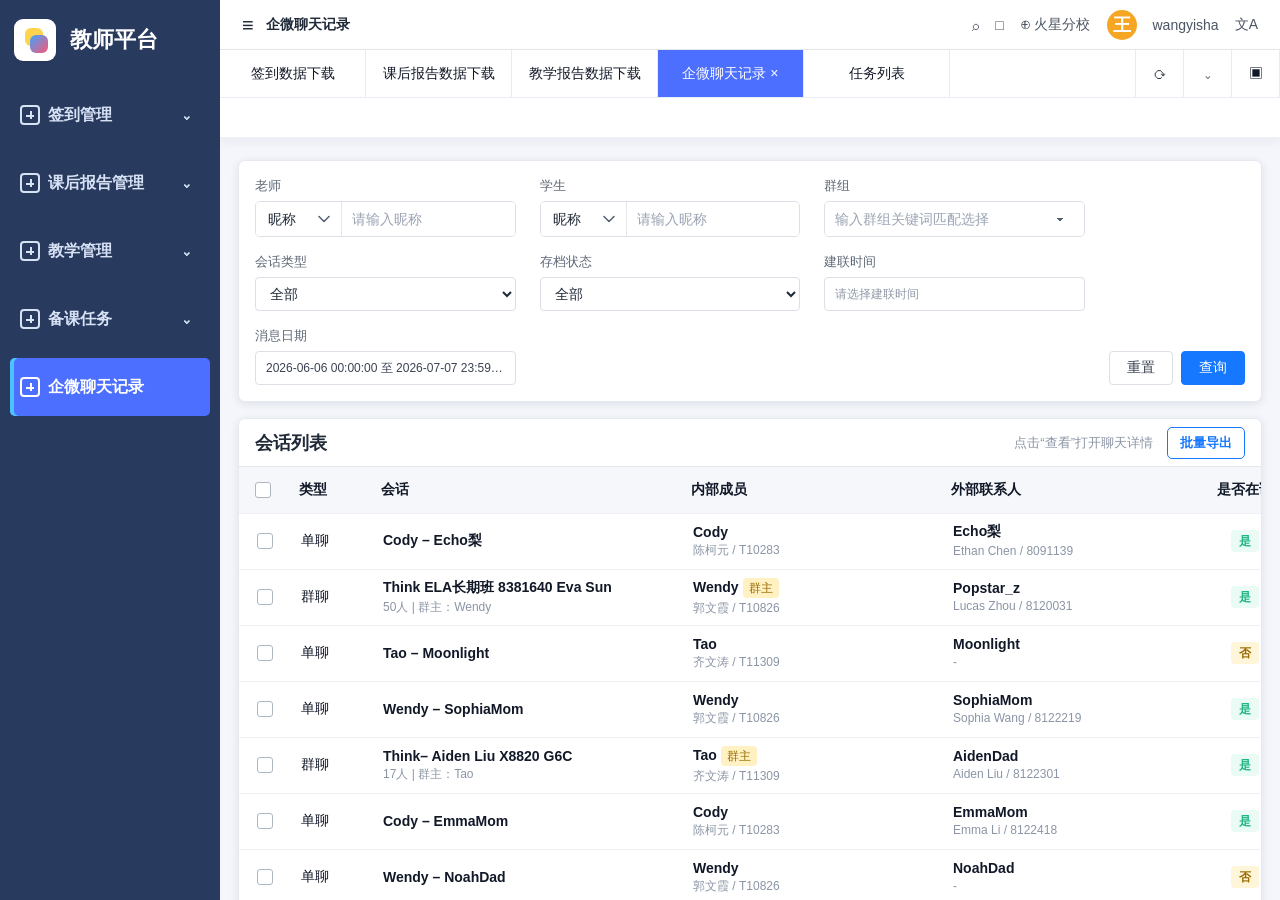
==== commit 7043cc64: "Add contact time filtering to v2" ====
--- a/outputs/v2.html
+++ b/outputs/v2.html
@@ -11,14 +11,21 @@
     .chat-body .v2-bubble { max-width: 330px; overflow: hidden; }
     .chat-body .v2-bubble-media { padding: 0 !important; border: 0 !important; background: transparent !important; box-shadow: none !important; }
     .chat-body .msg.me.owner-message .bubble:not(.v2-bubble-media) { color: #1f2d3d; background: #e8f5ff; border-color: #b9ddf8; }
-    .chat-body .owner-message .v2-file-card,
-    .chat-body .owner-message .v2-link-card,
-    .chat-body .owner-message .v2-forward-card { color: #1f2d3d; background: #e8f5ff; border: 1px solid #b9ddf8; }
-    .chat-body .owner-message .v2-file-name { color: #1f2d3d; }
-    .chat-body .owner-message .v2-file-size,
-    .chat-body .owner-message .v2-link-domain,
-    .chat-body .owner-message .v2-forward-line,
-    .chat-body .owner-message .v2-forward-foot { color: #60748a; }
+    .chat-body .msg.me .v2-file-card,
+    .chat-body .msg.me .v2-link-card,
+    .chat-body .msg.me .v2-link-image-card,
+    .chat-body .msg.me .v2-forward-card,
+    .chat-card.group-chat .chat-body .v2-file-card,
+    .chat-card.group-chat .chat-body .v2-link-card,
+    .chat-card.group-chat .chat-body .v2-link-image-card { color: #1f2d3d; background: #e8f5ff; border: 1px solid #b9ddf8; }
+    .chat-body .msg.me .v2-file-name,
+    .chat-card.group-chat .chat-body .v2-file-name { color: #1f2d3d; }
+    .chat-body .msg.me .v2-file-size,
+    .chat-body .msg.me .v2-link-domain,
+    .chat-body .msg.me .v2-forward-line,
+    .chat-body .msg.me .v2-forward-foot,
+    .chat-card.group-chat .chat-body .v2-file-size,
+    .chat-card.group-chat .chat-body .v2-link-domain { color: #60748a; }
     .v2-file-card { width: 296px; min-height: 86px; padding: 14px 16px; display: flex; align-items: center; justify-content: space-between; gap: 14px; border-radius: 6px; color: #f5f5f5; background: #292929; box-sizing: border-box; }
     .v2-file-copy { min-width: 0; flex: 1; }
     .v2-file-name { display: block; overflow: hidden; color: #f5f5f5; font-size: 15px; line-height: 22px; text-overflow: ellipsis; white-space: nowrap; }
@@ -39,7 +46,7 @@
     .member:hover { transform: none; }
     .member-tip { max-height: calc(100vh - 32px); will-change: auto; }
     .filters.v2-search-filters { display: flex; align-items: flex-end; gap: 24px; padding: 16px; }
-    .filter-fields { min-width: 0; display: grid; grid-template-columns: minmax(0, 1fr) minmax(0, 1fr) minmax(0, 1.25fr) minmax(92px, .55fr) minmax(96px, .55fr) minmax(260px, 1.5fr); gap: 24px; flex: 1 1 auto; }
+    .filter-fields { min-width: 0; display: grid; grid-template-columns: minmax(150px, 1fr) minmax(150px, 1fr) minmax(200px, 1.2fr) minmax(96px, .55fr) minmax(100px, .55fr) minmax(238px, 1.35fr) minmax(238px, 1.35fr); gap: 24px; flex: 1 1 auto; }
     .filter-actions { display: flex; align-items: flex-end; gap: 8px; flex: 0 0 auto; }
     .filter-actions .btn { width: 64px; }
     .search-combo { display: grid; grid-template-columns: 86px minmax(0, 1fr); height: 36px; overflow: hidden; border: 1px solid #dcdfe6; border-radius: 5px; background: #fff; }
@@ -60,6 +67,9 @@
     .group-option:focus { background: #34363a; outline: 0; }
     .group-option.empty { color: #a8adb7; cursor: default; }
     .date-range-btn { font-size: 12px; }
+    .date-range-btn.empty { color: #9099a8; }
+    .drawer-filter-title { margin-right: auto; color: #1f2d3d; font-size: 16px; font-weight: 700; }
+    .empty-chat { min-height: 260px; display: grid; place-items: center; color: #9aa3b2; font-size: 14px; }
     .conversation-state-tag { height: 22px; margin-left: 8px; padding: 0 7px; display: inline-flex; align-items: center; border-radius: 4px; vertical-align: middle; font-size: 12px; font-weight: 600; }
     .conversation-state-tag.dissolved { color: #f04455; background: #fff0f2; }
     .conversation-state-tag.exited { color: #737d8c; background: #eef1f5; }
@@ -73,26 +83,42 @@
     .content .list-card { align-self: start; grid-template-rows: 48px auto; }
     .content .table-wrap { grid-template-rows: auto 48px; }
     .content .table-scroll { max-height: calc(100vh - 300px); }
+    @media (max-width: 1750px) {
+      .filters.v2-search-filters { display: grid; grid-template-columns: minmax(0, 1fr) auto; align-items: end; gap: 24px; }
+      .filter-fields { grid-template-columns: repeat(4, minmax(0, 1fr)); gap: 16px 24px; }
+      .filter-actions { justify-content: flex-end; }
+    }
     @media (max-width: 1280px) {
-      .filters.v2-search-filters { align-items: stretch; flex-direction: column; gap: 12px; }
       .filter-fields { grid-template-columns: repeat(3, minmax(0, 1fr)); }
-      .filter-actions { justify-content: flex-end; }
+    }
+    @media (max-width: 760px) {
+      .filters.v2-search-filters { grid-template-columns: 1fr; }
+      .filter-fields { grid-template-columns: 1fr; }
     }
     .v2-video-card { width: 330px; max-width: 75vw; height: 188px; position: relative; display: block; overflow: hidden; border-radius: 5px; background: #191919; }
     .v2-video-card img { width: 100%; height: 100%; display: block; object-fit: cover; }
     .v2-video-play { width: 54px; height: 54px; position: absolute; left: 50%; top: 50%; display: grid; place-items: center; border: 2px solid white; border-radius: 50%; color: white; background: rgba(0,0,0,.28); font-size: 24px; transform: translate(-50%,-50%); }
     .v2-video-time { position: absolute; right: 9px; bottom: 7px; color: white; font-size: 12px; text-shadow: 0 1px 3px #000; }
     .v2-emoji-card { min-width: 98px; min-height: 98px; display: grid; place-items: center; border-radius: 6px; background: transparent; font-size: 68px; line-height: 1; }
-    .v2-link-card { width: 308px; padding: 13px 15px; display: block; border-radius: 6px; color: #172b4d; background: #20bf6b; box-sizing: border-box; text-decoration: none; }
-    .msg:not(.me) .v2-link-card { color: #f5f5f5; background: #292929; }
+    .v2-link-card { width: 308px; padding: 13px 15px; display: block; border: 1px solid #b9ddf8; border-radius: 6px; color: #1f2d3d; background: #e8f5ff; box-sizing: border-box; text-decoration: none; }
+    .msg:not(.me) .v2-link-card { border-color: #353535; color: #f5f5f5; background: #292929; }
     .v2-link-url { display: block; overflow-wrap: anywhere; font-size: 15px; line-height: 21px; }
     .v2-link-domain { display: block; margin-top: 8px; color: rgba(255,255,255,.72); font-size: 12px; }
+    .v2-link-image-card { width: 308px; display: block; overflow: hidden; border: 1px solid #b9ddf8; border-radius: 6px; color: #1f2d3d; background: #e8f5ff; box-sizing: border-box; text-decoration: none; }
+    .v2-link-image-card img { width: 100%; height: 126px; display: block; object-fit: cover; }
+    .v2-link-image-copy { padding: 11px 13px 12px; display: block; }
+    .v2-link-image-title { display: block; overflow: hidden; font-size: 15px; font-weight: 600; line-height: 22px; text-overflow: ellipsis; white-space: nowrap; }
+    .v2-link-image-summary { display: block; margin-top: 3px; overflow: hidden; color: #60748a; font-size: 12px; line-height: 18px; text-overflow: ellipsis; white-space: nowrap; }
+    .v2-link-image-domain { display: block; margin-top: 7px; color: #6f8298; font-size: 12px; }
+    .msg:not(.me) .v2-link-image-card { border-color: #353535; color: #f5f5f5; background: #292929; }
+    .msg:not(.me) .v2-link-image-summary,
+    .msg:not(.me) .v2-link-image-domain { color: #a8a8a8; }
     .v2-forward-card { width: 308px; padding: 13px 15px; border-radius: 6px; color: #f4f4f4; background: #292929; box-sizing: border-box; }
     .v2-forward-title { margin-bottom: 6px; overflow: hidden; font-size: 15px; font-weight: 600; text-overflow: ellipsis; white-space: nowrap; }
     .v2-forward-line { overflow: hidden; color: #a8a8a8; font-size: 13px; line-height: 20px; text-overflow: ellipsis; white-space: nowrap; }
     .v2-forward-foot { margin-top: 9px; color: #8a8a8a; font-size: 12px; }
     @media (max-width: 760px) {
-      .v2-file-card, .v2-link-card, .v2-forward-card { width: min(276px, 72vw); }
+      .v2-file-card, .v2-link-card, .v2-link-image-card, .v2-forward-card { width: min(276px, 72vw); }
       .v2-image-card, .v2-video-card { width: min(290px, 75vw); }
       .v2-voice-card { width: min(264px, 72vw); }
       .v2-image-card img { height: 164px; }
@@ -145,7 +171,8 @@
               <div class="field"><label>群组</label><div class="group-picker" id="groupPicker"><div class="group-picker-control"><input class="group-picker-input" id="groupKeyword" placeholder="输入群组关键词匹配选择" autocomplete="off" role="combobox" aria-expanded="false" aria-controls="groupOptions"><button class="group-picker-toggle" id="groupPickerToggle" type="button" aria-label="展开群组列表">▾</button></div><div class="group-options" id="groupOptions" role="listbox"></div></div></div>
               <div class="field"><label>会话类型</label><select id="typeFilter"><option>全部</option><option>单聊</option><option>群聊</option></select></div>
               <div class="field"><label>存档状态</label><select id="archiveFilter"><option value="全部">全部</option><option value="同意">同意</option><option value="拒绝">拒绝</option><option value="-">-</option></select></div>
-              <div class="field"><label>消息日期</label><button class="btn date-range-btn" id="dateBtn" type="button" onclick="openDateDrawer()" style="width:100%">2026-06-06 00:00:00 至 2026-07-07 23:59:59</button></div>
+              <div class="field"><label>建联时间</label><button class="btn date-range-btn empty" id="contactDateBtn" type="button" style="width:100%">请选择建联时间</button></div>
+              <div class="field"><label>消息日期</label><button class="btn date-range-btn" id="dateBtn" type="button" style="width:100%">2026-06-06 00:00:00 至 2026-07-07 23:59:59</button></div>
             </div>
             <div class="filter-actions"><button class="btn" id="resetBtn">重置</button><button class="btn primary" id="queryBtn">查询</button></div>
           </section>
@@ -169,6 +196,7 @@
                       <th style="width:250px">外部联系人</th>
                       <th style="width:112px">是否在读</th>
                       <th style="width:122px">存档状态</th>
+                      <th style="width:168px">建联时间</th>
                       <th style="width:154px">最后消息</th>
                       <th style="width:116px">操作</th>
                     </tr>
@@ -228,6 +256,7 @@
   <div class="drawer-mask" id="dateDrawer">
     <aside class="drawer time-open" id="datePanel">
       <div class="drawer-head">
+        <span class="drawer-filter-title" id="dateDrawerTitle">消息日期</span>
         <span class="range-start" id="rangeStartText">2026-06-06</span>
         <span class="range-sep">~</span>
         <span class="range-end" id="rangeEndText">2026-07-07</span>
@@ -263,23 +292,24 @@
           </div>
         </div>
       </div>
-      <div class="drawer-foot"><button class="link" id="chooseTime" type="button">收起时间</button><button class="btn primary" id="applyDrawer">确定</button></div>
+      <div class="drawer-foot"><button class="link" id="chooseTime" type="button">收起时间</button><button class="btn" id="clearDrawer" type="button">清空</button><button class="btn primary" id="applyDrawer">确定</button></div>
     </aside>
   </div>
   <div class="toast" id="toast">操作成功</div>
 
   <script>
     const conversations = [
-      { id: 1, type: "单聊", title: "Cody – Echo梨", teacher: "Cody", real: "陈柯元", no: "T10283", contact: "Echo梨", ext: "Ethan Chen / 8091139", read: "是", archive: "同意", historicalConsent: true, exception: "", last: "2026-06-21 17:28", pastLast: "2026-06-20 22:18", messagesText: "Ethan 数学 课后练习 应用题 课堂错题照片", historicalMembers: "Echo梨 Ethan Chen", members: 2, activeTitle: "Echo梨/Ethan Chen/8091139" },
-      { id: 2, type: "群聊", title: "Think ELA长期班 8381640 Eva Sun", sub: "50人 | 群主：Wendy", teacher: "Wendy", real: "郭文霞", no: "T10826", owner: true, contact: "Popstar_z", ext: "Lucas Zhou / 8120031", read: "是", archive: "同意", historicalConsent: true, exception: "群主转移", last: "2026-06-21 17:11", pastLast: "2026-06-20 16:44", messagesText: "Lucas 应用题 G5 暑期冲刺 Mina AquaMom Lucas Mom Lucas Dad", historicalMembers: "Popstar_z Lucas Mom Lucas Dad AquaMom Eva Sun", members: 50, activeTitle: "Think ELA长期班 8381640 Eva Sun" },
-      { id: 3, type: "单聊", title: "Tao – Moonlight", teacher: "Tao", real: "齐文涛", no: "T11309", contact: "Moonlight", ext: "-", read: "否", archive: "同意", historicalConsent: true, exception: "", last: "2026-06-21 16:52", pastLast: "2026-06-20 09:31", messagesText: "Moonlight 练习 反馈", historicalMembers: "Moonlight", members: 2, activeTitle: "Moonlight" },
-      { id: 4, type: "单聊", title: "Cody – JasonDad", teacher: "Cody", real: "陈柯元", no: "T10283", contact: "JasonDad", ext: "-", read: "否", archive: "拒绝", historicalConsent: true, exception: "被移除", last: "2026-06-20 11:20", pastLast: "2026-06-19 20:12", messagesText: "JasonDad 历史同意 后来拒绝 仍可查看", historicalMembers: "JasonDad Jason", members: 2, activeTitle: "JasonDad" },
-      { id: 5, type: "单聊", title: "Wendy – SophiaMom", teacher: "Wendy", real: "郭文霞", no: "T10826", contact: "SophiaMom", ext: "Sophia Wang / 8122219", read: "是", archive: "同意", historicalConsent: true, exception: "", last: "2026-06-21 15:42", pastLast: "2026-06-20 12:42", messagesText: "Sophia Wang 课后报告", historicalMembers: "SophiaMom Sophia Wang", members: 2, activeTitle: "SophiaMom" },
-      { id: 6, type: "群聊", title: "Think– Aiden Liu X8820 G6C", sub: "17人 | 群主：Tao", teacher: "Tao", real: "齐文涛", no: "T11309", owner: true, contact: "AidenDad", ext: "Aiden Liu / 8122301", read: "是", archive: "同意", historicalConsent: true, exception: "退群", last: "2026-06-21 14:28", pastLast: "2026-06-20 18:18", messagesText: "Aiden Liu 退群 前历史消息", historicalMembers: "AidenDad Aiden Liu AidenMom", members: 17, chatStatus: "已退群", activeTitle: "Think– Aiden Liu X8820 G6C" },
-      { id: 7, type: "单聊", title: "Cody – EmmaMom", teacher: "Cody", real: "陈柯元", no: "T10283", contact: "EmmaMom", ext: "Emma Li / 8122418", read: "是", archive: "同意", historicalConsent: true, exception: "", last: "2026-06-21 13:09", pastLast: "2026-06-20 10:05", messagesText: "Emma Li 作业", historicalMembers: "EmmaMom Emma Li", members: 2, activeTitle: "EmmaMom" },
-      { id: 8, type: "单聊", title: "Wendy – NoahDad", teacher: "Wendy", real: "郭文霞", no: "T10826", contact: "NoahDad", ext: "-", read: "否", archive: "-", historicalConsent: false, exception: "", last: "2026-06-20 19:44", pastLast: "2026-06-20 19:44", messagesText: "NoahDad 内部未开通 未询问", historicalMembers: "NoahDad", members: 2, activeTitle: "NoahDad" },
-      { id: 9, type: "群聊", title: "Think长期班 Olivia Chen 99917群", sub: "32人 | 群主：Cody", teacher: "Cody", real: "陈柯元", no: "T10283", owner: true, contact: "OliviaMom", ext: "Olivia Chen / 8122609", read: "是", archive: "同意", historicalConsent: true, exception: "群解散", last: "2026-06-20 18:26", pastLast: "2026-06-20 18:26", messagesText: "Olivia Chen 群解散 历史聊天", historicalMembers: "OliviaMom Olivia Chen", members: 32, dissolved: true, activeTitle: "Think长期班 Olivia Chen 99917群" },
-      { id: 10, type: "单聊", title: "Cody – Echo梨", teacher: "Cody", real: "陈柯元", no: "T10283", contact: "Echo梨", ext: "Ethan Chen / 8091149", read: "是", archive: "同意", historicalConsent: true, exception: "", last: "2026-06-19 17:20", pastLast: "2026-06-19 17:20", messagesText: "Echo梨 Ethan 历史数据", historicalMembers: "Echo梨 Ethan Chen", members: 2, activeTitle: "Echo梨" }
+      { id: 1, type: "单聊", title: "Cody – Echo梨", teacher: "Cody", real: "陈柯元", no: "T10283", contact: "Echo梨", ext: "Ethan Chen / 8091139", read: "是", archive: "同意", historicalConsent: true, exception: "", connectedAt: "2026-06-01 09:18:00", last: "2026-06-21 17:28", pastLast: "2026-06-20 22:18", messagesText: "Ethan 数学 课后练习 应用题 课堂错题照片", historicalMembers: "Echo梨 Ethan Chen", members: 2, activeTitle: "Echo梨/Ethan Chen/8091139" },
+      { id: 2, type: "群聊", title: "Think ELA长期班 8381640 Eva Sun", sub: "50人 | 群主：Wendy", teacher: "Wendy", real: "郭文霞", no: "T10826", owner: true, contact: "Popstar_z", ext: "Lucas Zhou / 8120031", read: "是", archive: "同意", historicalConsent: true, exception: "群主转移", connectedAt: "2026-06-03 14:26:00", last: "2026-06-21 17:11", pastLast: "2026-06-20 16:44", messagesText: "Lucas 应用题 G5 暑期冲刺 Mina AquaMom Lucas Mom Lucas Dad", historicalMembers: "Popstar_z Lucas Mom Lucas Dad AquaMom Eva Sun", members: 50, activeTitle: "Think ELA长期班 8381640 Eva Sun" },
+      { id: 3, type: "单聊", title: "Tao – Moonlight", teacher: "Tao", real: "齐文涛", no: "T11309", contact: "Moonlight", ext: "-", read: "否", archive: "同意", historicalConsent: true, exception: "", connectedAt: "2026-06-05 11:40:00", last: "2026-06-21 16:52", pastLast: "2026-06-20 09:31", messagesText: "Moonlight 练习 反馈", historicalMembers: "Moonlight", members: 2, activeTitle: "Moonlight" },
+      { id: 4, type: "单聊", title: "Cody – JasonDad", teacher: "Cody", real: "陈柯元", no: "T10283", contact: "JasonDad", ext: "-", read: "否", archive: "拒绝", historicalConsent: true, exception: "被移除", connectedAt: "2026-06-07 15:02:00", last: "2026-06-20 11:20", pastLast: "2026-06-19 20:12", messagesText: "JasonDad 历史同意 后来拒绝 仍可查看", historicalMembers: "JasonDad Jason", members: 2, activeTitle: "JasonDad" },
+      { id: 5, type: "单聊", title: "Wendy – SophiaMom", teacher: "Wendy", real: "郭文霞", no: "T10826", contact: "SophiaMom", ext: "Sophia Wang / 8122219", read: "是", archive: "同意", historicalConsent: true, exception: "", connectedAt: "2026-06-09 10:15:00", last: "2026-06-21 15:42", pastLast: "2026-06-20 12:42", messagesText: "Sophia Wang 课后报告", historicalMembers: "SophiaMom Sophia Wang", members: 2, activeTitle: "SophiaMom" },
+      { id: 6, type: "群聊", title: "Think– Aiden Liu X8820 G6C", sub: "17人 | 群主：Tao", teacher: "Tao", real: "齐文涛", no: "T11309", owner: true, contact: "AidenDad", ext: "Aiden Liu / 8122301", read: "是", archive: "同意", historicalConsent: true, exception: "退群", connectedAt: "2026-06-11 16:38:00", last: "2026-06-21 14:28", pastLast: "2026-06-20 18:18", messagesText: "Aiden Liu 退群 前历史消息", historicalMembers: "AidenDad Aiden Liu AidenMom", members: 17, chatStatus: "已退群", activeTitle: "Think– Aiden Liu X8820 G6C" },
+      { id: 7, type: "单聊", title: "Cody – EmmaMom", teacher: "Cody", real: "陈柯元", no: "T10283", contact: "EmmaMom", ext: "Emma Li / 8122418", read: "是", archive: "同意", historicalConsent: true, exception: "", connectedAt: "2026-06-13 09:52:00", last: "2026-06-21 13:09", pastLast: "2026-06-20 10:05", messagesText: "Emma Li 作业", historicalMembers: "EmmaMom Emma Li", members: 2, activeTitle: "EmmaMom" },
+      { id: 8, type: "单聊", title: "Wendy – NoahDad", teacher: "Wendy", real: "郭文霞", no: "T10826", contact: "NoahDad", ext: "-", read: "否", archive: "-", historicalConsent: false, exception: "", connectedAt: "2026-06-15 13:06:00", last: "2026-06-20 19:44", pastLast: "2026-06-20 19:44", messagesText: "NoahDad 内部未开通 未询问", historicalMembers: "NoahDad", members: 2, activeTitle: "NoahDad" },
+      { id: 9, type: "群聊", title: "Think长期班 Olivia Chen 99917群", sub: "32人 | 群主：Cody", teacher: "Cody", real: "陈柯元", no: "T10283", owner: true, contact: "OliviaMom", ext: "Olivia Chen / 8122609", read: "是", archive: "同意", historicalConsent: true, exception: "群解散", connectedAt: "2026-06-17 17:20:00", last: "2026-06-20 18:26", pastLast: "2026-06-20 18:26", messagesText: "Olivia Chen 群解散 历史聊天", historicalMembers: "OliviaMom Olivia Chen", members: 32, dissolved: true, activeTitle: "Think长期班 Olivia Chen 99917群" },
+      { id: 10, type: "单聊", title: "Cody – Echo梨", teacher: "Cody", real: "陈柯元", no: "T10283", contact: "Echo梨", ext: "Ethan Chen / 8091149", read: "是", archive: "同意", historicalConsent: true, exception: "", connectedAt: "2026-06-19 08:45:00", last: "2026-06-19 17:20", pastLast: "2026-06-19 17:20", messagesText: "Echo梨 Ethan 历史数据", historicalMembers: "Echo梨 Ethan Chen", members: 2, activeTitle: "Echo梨" },
+      { id: 11, type: "单聊", title: "Wendy – NewParent", teacher: "Wendy", real: "郭文霞", no: "T10826", contact: "NewParent", ext: "新建联系人 / 8123001", read: "是", archive: "同意", historicalConsent: true, exception: "", connectedAt: "2026-06-18 10:30:00", last: "", pastLast: "", messagesText: "", historicalMembers: "NewParent", members: 2, activeTitle: "NewParent", noMessages: true }
     ];
 
     const singleMessages = [
@@ -308,6 +338,7 @@
       { side: "me", avatar: "郭", sender: "Wendy（郭文霞/T10826）", role: "群主", kind: "voice", duration: "05" },
       { side: "other", avatar: "助", sender: "Mina（助教 Mina/T20419）", role: "内部", kind: "video", duration: "0:18", src: "[data-uri]" },
       { side: "me", avatar: "郭", sender: "Wendy（郭文霞/T10826）", role: "群主", kind: "link", url: "https://www.thinkacademy.com", label: "暑期冲刺练习说明" },
+      { side: "me", avatar: "郭", sender: "Wendy（郭文霞/T10826）", role: "群主", kind: "link-image", url: "https://www.thinkacademy.com", label: "暑期冲刺练习资料", summary: "应用题专项练习与课后学习资料", previewFrom: "group" },
       { side: "other", avatar: "助", sender: "Mina（助教 Mina/T20419）", role: "内部", kind: "forward", title: "教研组的聊天记录", lines: ["Mina：已补充一份错题整理", "Wendy：晚点同步到群里", "Mina：好的，已经整理完成。"] },
       { side: "other", avatar: "助", sender: "Mina（助教 Mina/T20419）", role: "内部", kind: "text", text: "我同步记录到课后跟进表。" }
     ];
@@ -372,8 +403,14 @@
     let activeMemberTotal = 0;
     let memberScrollTimer = null;
     let suppressMemberTip = false;
-    let selectedStartDate = "2026-06-06";
-    let selectedEndDate = "2026-07-07";
+    const defaultMessageRange = { start: "2026-06-06", end: "2026-07-07", startTime: "00:00:00", endTime: "23:59:59" };
+    const appliedDateRanges = {
+      contact: { start: "", end: "", startTime: "00:00:00", endTime: "23:59:59" },
+      message: { ...defaultMessageRange }
+    };
+    let activeDateField = "message";
+    let selectedStartDate = defaultMessageRange.start;
+    let selectedEndDate = defaultMessageRange.end;
     let pickingDateSide = "start";
 
     function normalizeSearch(value) {
@@ -403,6 +440,34 @@
 
     function formatDateRangeLabel(start, end, startTime = "00:00:00", endTime = "23:59:59") {
       return `${start} ${startTime} 至 ${end} ${endTime}`;
+    }
+
+    function hasAppliedDateRange(field) {
+      const range = appliedDateRanges[field];
+      return Boolean(range?.start && range?.end);
+    }
+
+    function normalizeDateTime(value) {
+      const text = String(value || "").trim();
+      return text.length === 16 ? `${text}:00` : text;
+    }
+
+    function isDateTimeInRange(value, field) {
+      if (!hasAppliedDateRange(field)) return true;
+      if (!value) return false;
+      const range = appliedDateRanges[field];
+      const current = normalizeDateTime(value);
+      return current >= `${range.start} ${range.startTime}` && current <= `${range.end} ${range.endTime}`;
+    }
+
+    function updateDateButton(field) {
+      const button = document.getElementById(field === "contact" ? "contactDateBtn" : "dateBtn");
+      const range = appliedDateRanges[field];
+      const empty = !hasAppliedDateRange(field);
+      button.textContent = empty
+        ? `请选择${field === "contact" ? "建联时间" : "消息日期"}`
+        : formatDateRangeLabel(range.start, range.end, range.startTime, range.endTime);
+      button.classList.toggle("empty", empty);
     }
 
     function formatExternalInfo(value) {
@@ -452,11 +517,14 @@
     }
 
     function getLastMessageTime(item) {
-      return dateMode === "past" ? item.pastLast : item.last;
+      return dateMode === "past" ? (item.pastLast || item.last || "") : (item.last || "");
     }
 
     function sortByLatestMessage(list) {
-      return [...list].sort((a, b) => getLastMessageTime(b).localeCompare(getLastMessageTime(a)));
+      return [...list].sort((a, b) => {
+        const messageOrder = getLastMessageTime(b).localeCompare(getLastMessageTime(a));
+        return messageOrder || b.connectedAt.localeCompare(a.connectedAt);
+      });
     }
 
     function renderOps(item) {
@@ -520,7 +588,8 @@
             <td><b>${displayContact}</b><div class="small">${displayExt}</div></td>
             <td><span class="pill ${item.read === "是" ? "green" : "yellow"}">${item.read}</span></td>
             <td><span class="pill ${archiveClass(item.archive)}">${item.archive}</span></td>
-            <td>${getLastMessageTime(item)}</td>
+            <td>${item.connectedAt}</td>
+            <td>${getLastMessageTime(item) || `<span class="small">暂无消息</span>`}</td>
             <td>${renderOps(item)}</td>
           </tr>
         `;
@@ -556,6 +625,11 @@
       if (kind === "link") {
         return `<a class="v2-link-card" href="${escapeMessageHtml(msg.url)}" target="_blank" rel="noopener noreferrer"><span class="v2-link-url">${escapeMessageHtml(msg.label || msg.url)}</span><span class="v2-link-domain">${escapeMessageHtml(msg.url)}</span></a>`;
       }
+      if (kind === "link-image") {
+        const sourceMessages = msg.previewFrom === "group" ? groupMessages : singleMessages;
+        const previewSrc = msg.src || sourceMessages.find(message => message.kind === "image")?.src || "";
+        return `<a class="v2-link-image-card" href="${escapeMessageHtml(msg.url)}" target="_blank" rel="noopener noreferrer"><img src="${escapeMessageHtml(previewSrc)}" alt="${escapeMessageHtml(msg.label || "链接预览图片")}" loading="lazy"><span class="v2-link-image-copy"><span class="v2-link-image-title">${escapeMessageHtml(msg.label || msg.url)}</span><span class="v2-link-image-summary">${escapeMessageHtml(msg.summary || "查看链接详情")}</span><span class="v2-link-image-domain">${escapeMessageHtml(msg.url)}</span></span></a>`;
+      }
       if (kind === "forward") {
         const lines = (msg.lines || []).slice(0, 3).map(line => `<div class="v2-forward-line">${escapeMessageHtml(line)}</div>`).join("");
         return `<div class="v2-forward-card"><div class="v2-forward-title">${escapeMessageHtml(msg.title || "转发的聊天记录")}</div>${lines}<div class="v2-forward-foot">聊天记录</div></div>`;
@@ -564,18 +638,23 @@
     }
 
     function renderMessages(messages) {
+      if (!messages.length) {
+        chatBody.innerHTML = `<div class="empty-chat">已建立联系，暂无聊天记录</div>`;
+        return;
+      }
       chatBody.innerHTML = `<div class="time">2026-06-21 16:58</div>` + messages.map(msg => {
         if (msg.time) return `<div class="time">${msg.time}</div>`;
         const kind = msg.kind || (msg.file ? "file" : "text");
         const bubble = renderMessagePayload(msg);
+        const sender = escapeMessageHtml(msg.sender.replace("助教 ", ""));
         const role = msg.role ? `<span class="role-tag ${msg.role === "内部" ? "blue" : ""}">${msg.role}</span>` : "";
         const sentTime = msg.sentAt ? `<span class="message-sent-time">${escapeMessageHtml(msg.sentAt)}</span>` : "";
-        const bubbleClass = ["file", "image", "voice", "video", "emoji", "link", "forward"].includes(kind) ? " v2-bubble v2-bubble-media" : " v2-bubble";
+        const bubbleClass = ["file", "image", "voice", "video", "emoji", "link", "link-image", "forward"].includes(kind) ? " v2-bubble v2-bubble-media" : " v2-bubble";
         const content = msg.recalled ? `<div class="recalled-message"><span class="recalled-tag">已撤回</span><div class="bubble${bubbleClass}">${bubble}</div></div>` : `<div class="bubble${bubbleClass}">${bubble}</div>`;
         if (msg.side === "me") {
-          return `<div class="msg me${msg.role === "群主" ? " owner-message" : ""}"><span></span><div class="bubble-wrap"><div class="sender">${msg.sender}${role}${sentTime}</div>${content}</div><div class="avatar">${msg.avatar}</div></div>`;
+          return `<div class="msg me${msg.role === "群主" ? " owner-message" : ""}"><span></span><div class="bubble-wrap"><div class="sender">${sender}${role}${sentTime}</div>${content}</div><div class="avatar">${msg.avatar}</div></div>`;
         }
-        return `<div class="msg"><div class="avatar gray">${msg.avatar}</div><div class="bubble-wrap"><div class="sender">${msg.sender}${role}${sentTime}</div>${content}</div><span></span></div>`;
+        return `<div class="msg"><div class="avatar gray">${msg.avatar}</div><div class="bubble-wrap"><div class="sender">${sender}${role}${sentTime}</div>${content}</div><span></span></div>`;
       }).join("");
     }
 
@@ -703,7 +782,7 @@
         ];
         activeMembers = [
           makeMember("Wendy", "郭文霞/T10826", "郭", `<span class="role-tag">群主</span>`, { kind: "teacher", teacherName: "郭文霞", teacherNo: "T10826", keywords: "wendy 郭文霞 guowenxia T10826" }),
-          makeMember("Mina", "助教 Mina/T20419", "助", `<span class="role-tag blue">内部</span>`, { kind: "teacher", teacherName: "助教 Mina", teacherNo: "T20419", keywords: "mina 助教 T20419" }),
+          makeMember("Mina", "Mina/T20419", "助", `<span class="role-tag blue">内部</span>`, { kind: "teacher", teacherName: "Mina", teacherNo: "T20419", keywords: "mina 助教 T20419" }),
           makeMember("Popstar_z", "Lucas Zhou/8120031", "P", studentTag, { accounts: lucasFamilyAccounts }),
           makeMember("Lucas Mom", "Lucas Zhou/8120031", "L", studentTag, { accounts: lucasFamilyAccounts }),
           makeMember("AquaMom", "Aqua Li/8120104", "A", studentTag, { mainUid: "8120104", mainName: "Aqua Li" }),
@@ -731,15 +810,17 @@
       const item = conversations.find(row => row.id === id);
       if (!item || !canView(item)) return;
       activeId = id;
+      chatTitle.closest(".chat-card").classList.toggle("group-chat", item.type === "群聊");
       chatTitle.textContent = item.title;
-      if (item.chatStatus) {
+      const detailStatus = item.dissolved ? "已解散" : item.chatStatus;
+      if (detailStatus) {
         const statusTag = document.createElement("span");
-        statusTag.className = "conversation-state-tag exited";
-        statusTag.textContent = item.chatStatus;
+        statusTag.className = `conversation-state-tag ${item.dissolved ? "dissolved" : "exited"}`;
+        statusTag.textContent = detailStatus;
         chatTitle.appendChild(statusTag);
       }
       renderRows();
-      renderMessages(item.type === "群聊" ? groupMessages : singleMessages);
+      renderMessages(item.noMessages ? [] : item.type === "群聊" ? groupMessages : singleMessages);
       renderMembers(item);
       detailMask.classList.add("show");
       memberTip.classList.remove("show");
@@ -836,7 +917,15 @@
       document.getElementById("modalMask").classList.remove("show");
     }
 
-    function openDateDrawer() {
+    function openDateDrawer(field = "message") {
+      activeDateField = field;
+      const range = appliedDateRanges[field];
+      selectedStartDate = range.start || defaultMessageRange.start;
+      selectedEndDate = range.end || defaultMessageRange.end;
+      document.getElementById("startTimeInput").value = range.startTime || "00:00:00";
+      document.getElementById("endTimeInput").value = range.endTime || "23:59:59";
+      document.getElementById("dateDrawerTitle").textContent = field === "contact" ? "建联时间" : "消息日期";
+      pickingDateSide = "start";
       updateDateDrawerSelection();
       document.getElementById("dateDrawer").classList.add("show");
     }
@@ -847,6 +936,14 @@
 
     window.openDateDrawer = openDateDrawer;
     window.closeDateDrawer = closeDateDrawer;
+
+    function clearActiveDateRange() {
+      appliedDateRanges[activeDateField] = { start: "", end: "", startTime: "00:00:00", endTime: "23:59:59" };
+      if (activeDateField === "message") dateMode = "current";
+      updateDateButton(activeDateField);
+      closeDateDrawer();
+      showToast(`${activeDateField === "contact" ? "建联时间" : "消息日期"}已清空，请点击查询`);
+    }
 
     function updateDateDrawerSelection() {
       document.getElementById("rangeStartText").textContent = selectedStartDate;
@@ -886,7 +983,28 @@
 
     let pendingExportIds = null;
 
-    const exportDescription = "导出 Excel 将包含两个 Sheet：Sheet1 会话关系表（一行代表一个会话中的一个成员，含会话ID、成员类型、绑定账号、子账号列表、是否在读、存档状态）；Sheet2 消息流水表（按时间线逐条展示会话ID、发送人昵称、消息类型、内容、发送时间、是否撤回）。";
+    const exportDescription = "导出 Excel 将包含两个 Sheet：Sheet1 会话关系表（含建联时间、成员及存档信息）；Sheet2 消息流水表（含发送人、消息类型、发送时间及撤回状态）。未选择消息日期时，消息流水默认导出当前时间往前半年内的数据。";
+
+    function formatLocalDateTime(date) {
+      const pad = value => String(value).padStart(2, "0");
+      return `${date.getFullYear()}-${pad(date.getMonth() + 1)}-${pad(date.getDate())} ${pad(date.getHours())}:${pad(date.getMinutes())}:${pad(date.getSeconds())}`;
+    }
+
+    function getEffectiveExportMessageRange() {
+      if (hasAppliedDateRange("message")) return { ...appliedDateRanges.message, label: formatDateRangeLabel(appliedDateRanges.message.start, appliedDateRanges.message.end, appliedDateRanges.message.startTime, appliedDateRanges.message.endTime) };
+      const end = new Date();
+      const start = new Date(end);
+      start.setMonth(start.getMonth() - 6);
+      return { startDateTime: formatLocalDateTime(start), endDateTime: formatLocalDateTime(end), label: `${formatLocalDateTime(start)} 至 ${formatLocalDateTime(end)}（消息日期未选择，默认近半年）` };
+    }
+
+    function isWithinExportRange(value, range) {
+      if (!value) return false;
+      const current = normalizeDateTime(value);
+      const start = range.startDateTime || `${range.start} ${range.startTime}`;
+      const end = range.endDateTime || `${range.end} ${range.endTime}`;
+      return current >= start && current <= end;
+    }
 
     function openSingleExport(id) {
       const item = conversations.find(row => row.id === id);
@@ -905,23 +1023,29 @@
         showToast("无可导出的会话");
         return 0;
       }
+      const exportMessageRange = getEffectiveExportMessageRange();
       const relationRows = exportList.map(item => `
         <tr>
           <td>${item.id}</td><td>${item.title}</td><td>${item.type}</td><td>外部联系人</td>
           <td>${item.contact}</td><td>${formatExternalInfo(item.ext)}</td><td>${item.historicalMembers}</td>
-          <td>${item.read}</td><td>${item.archive}</td>
+          <td>${item.read}</td><td>${item.archive}</td><td>${item.connectedAt}</td>
         </tr>
       `).join("");
-      const messageRows = exportList.flatMap(item => [
-        `<tr><td>${item.id}</td><td>${item.contact}</td><td>文本</td><td>${item.messagesText}</td><td>${dateMode === "past" ? item.pastLast : item.last}</td><td>否</td></tr>`,
-        `<tr><td>${item.id}</td><td>${item.teacher}</td><td>文件/语音</td><td>课后练习或跟进材料</td><td>${dateMode === "past" ? item.pastLast : item.last}</td><td>否</td></tr>`
-      ]).join("");
+      const messageRows = exportList.flatMap(item => {
+        const messageTime = getLastMessageTime(item);
+        if (!isWithinExportRange(messageTime, exportMessageRange)) return [];
+        return [
+          `<tr><td>${item.id}</td><td>${item.contact}</td><td>文本</td><td>${item.messagesText}</td><td>${messageTime}</td><td>否</td></tr>`,
+          `<tr><td>${item.id}</td><td>${item.teacher}</td><td>文件/语音</td><td>课后练习或跟进材料</td><td>${messageTime}</td><td>否</td></tr>`
+        ];
+      }).join("");
       const workbook = `
         <html><head><meta charset="utf-8"></head><body>
           <h3>Sheet1_会话关系表</h3>
-          <table border="1"><tr><th>会话ID</th><th>会话名称</th><th>会话类型</th><th>成员类型</th><th>成员昵称</th><th>绑定账号</th><th>子账号列表/历史成员</th><th>是否在读</th><th>存档状态</th></tr>${relationRows}</table>
+          <table border="1"><tr><th>会话ID</th><th>会话名称</th><th>会话类型</th><th>成员类型</th><th>成员昵称</th><th>绑定账号</th><th>子账号列表/历史成员</th><th>是否在读</th><th>存档状态</th><th>建联时间</th></tr>${relationRows}</table>
           <br style="mso-data-placement:same-cell;">
           <h3>Sheet2_消息流水表</h3>
+          <p>消息导出范围：${exportMessageRange.label}</p>
           <table border="1"><tr><th>会话ID</th><th>发送人昵称</th><th>消息类型</th><th>内容</th><th>发送时间</th><th>是否撤回</th></tr>${messageRows}</table>
         </body></html>`;
       const blob = new Blob(["\ufeff" + workbook], { type: "application/vnd.ms-excel;charset=utf-8" });
@@ -998,7 +1122,9 @@
         const groupHit = searchValueMatches(groupValue, groupKeyword);
         const typeHit = type === "全部" || item.type === type;
         const archiveHit = archive === "全部" || item.archive === archive;
-        return teacherHit && studentHit && groupHit && typeHit && archiveHit ? { ...item, matchedMember } : null;
+        const contactDateHit = isDateTimeInRange(item.connectedAt, "contact");
+        const messageDateHit = isDateTimeInRange(getLastMessageTime(item), "message");
+        return teacherHit && studentHit && groupHit && typeHit && archiveHit && contactDateHit && messageDateHit ? { ...item, matchedMember } : null;
       }).filter(Boolean);
       activeId = null;
       selectedIds.clear();
@@ -1045,10 +1171,15 @@
       setGroupPickerOpen(false);
       document.getElementById("typeFilter").value = "全部";
       document.getElementById("archiveFilter").value = "全部";
+      appliedDateRanges.contact = { start: "", end: "", startTime: "00:00:00", endTime: "23:59:59" };
+      appliedDateRanges.message = { ...defaultMessageRange };
+      dateMode = "current";
+      updateDateButton("contact");
+      updateDateButton("message");
       activeId = null;
       selectedIds.clear();
       closeDetail();
-      renderRows();
+      applyConversationSearch();
     });
     document.getElementById("memberSearch").addEventListener("click", () => {
       document.querySelector(".members-card").classList.add("searching");
@@ -1067,7 +1198,9 @@
       if (event.target.id === "detailMask") closeDetail();
     });
 
-    document.getElementById("dateBtn").addEventListener("click", openDateDrawer);
+    document.getElementById("contactDateBtn").addEventListener("click", () => openDateDrawer("contact"));
+    document.getElementById("dateBtn").addEventListener("click", () => openDateDrawer("message"));
+    document.getElementById("clearDrawer").addEventListener("click", clearActiveDateRange);
     document.getElementById("applyDrawer").addEventListener("click", () => {
       const start = selectedStartDate;
       const end = selectedEndDate;
@@ -1084,11 +1217,13 @@
       }
       document.getElementById("rangeStartText").textContent = start;
       document.getElementById("rangeEndText").textContent = end;
-      document.getElementById("dateBtn").textContent = formatDateRangeLabel(start, end, startTime, endTime);
-      dateMode = start === "2026-06-06" && end === "2026-07-07" ? "current" : "past";
+      appliedDateRanges[activeDateField] = { start, end, startTime, endTime };
+      updateDateButton(activeDateField);
+      if (activeDateField === "message") {
+        dateMode = start === defaultMessageRange.start && end === defaultMessageRange.end ? "current" : "past";
+      }
       closeDateDrawer();
-      renderRows(currentList);
-      showToast(`时间范围已应用：${formatDateRangeLabel(start, end, startTime, endTime)}`);
+      showToast(`${activeDateField === "contact" ? "建联时间" : "消息日期"}已设置，请点击查询`);
     });
 
     document.getElementById("dateDrawer").addEventListener("click", event => {
@@ -1134,7 +1269,7 @@
       selectAll.indeterminate = checkedCount > 0 && checkedCount < visibleIds.length;
     }
 
-    renderRows();
+    applyConversationSearch();
   </script>
 </body>
 </html>
